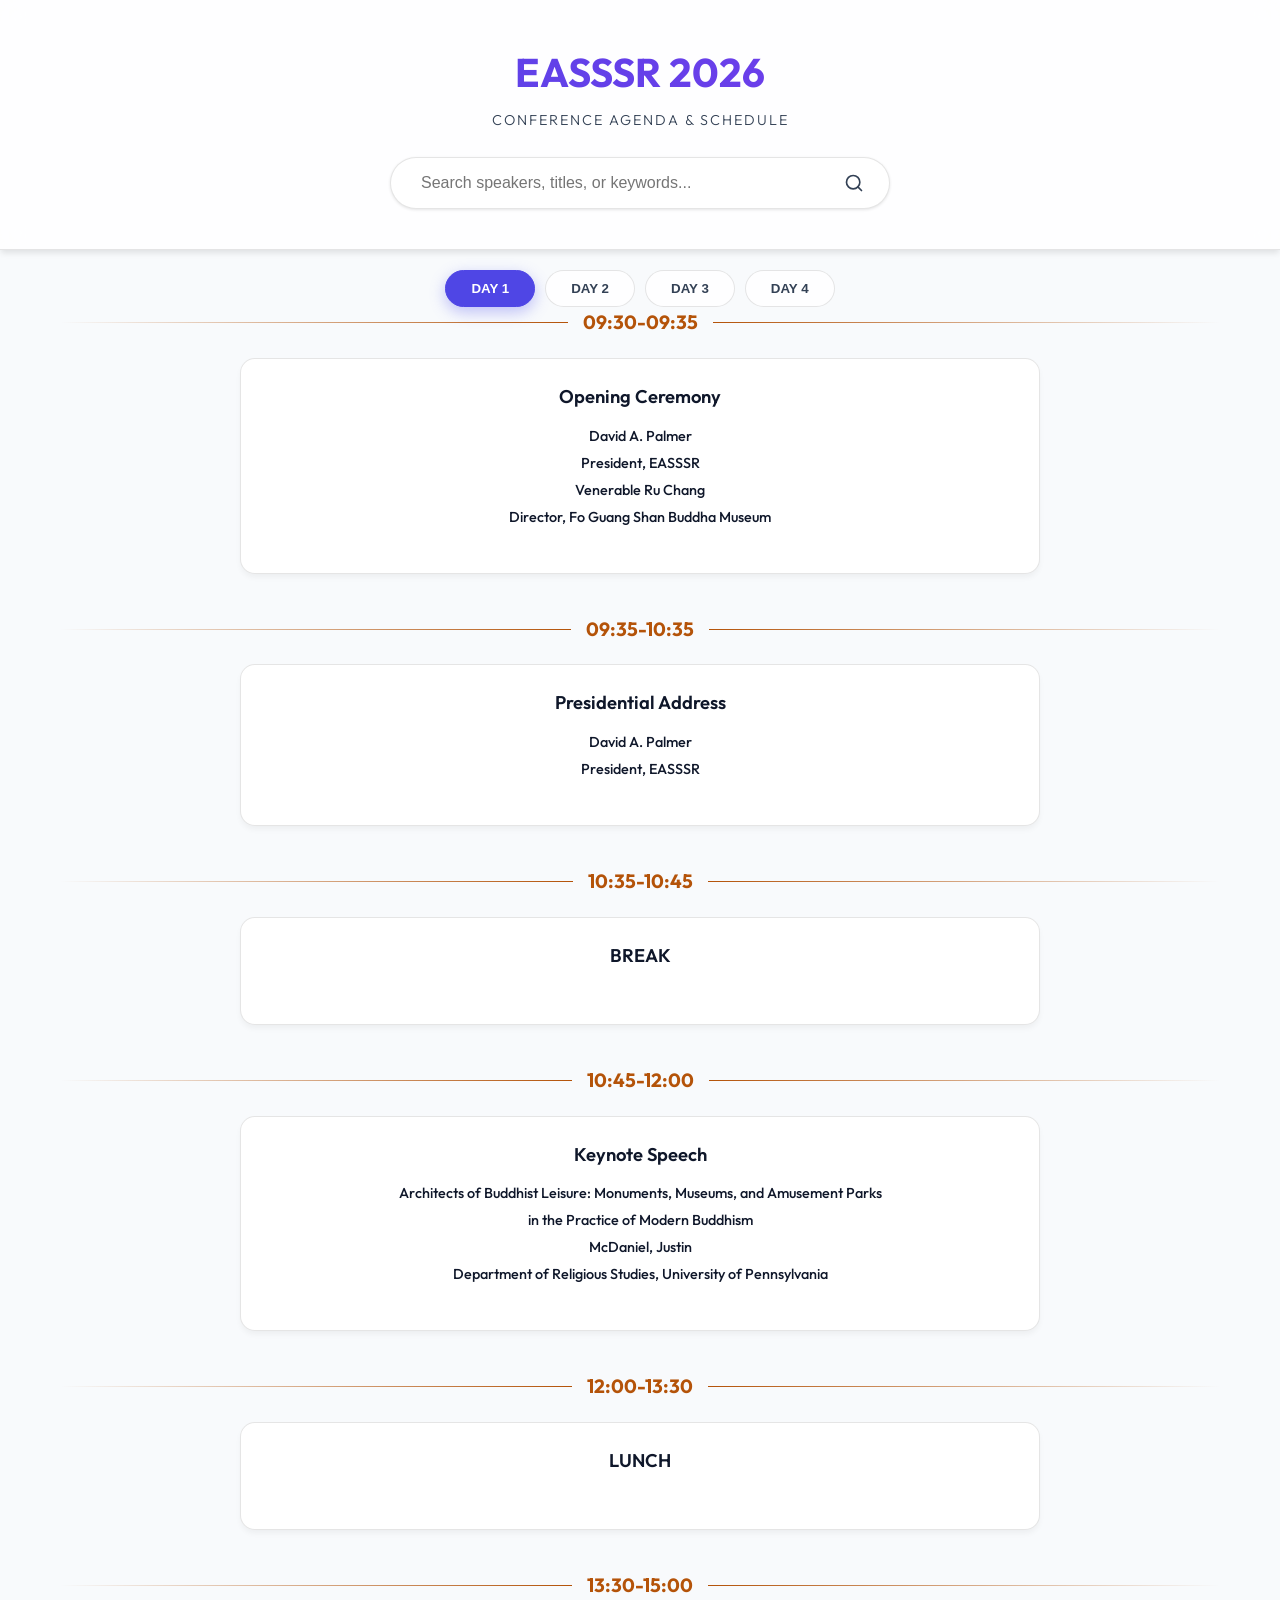
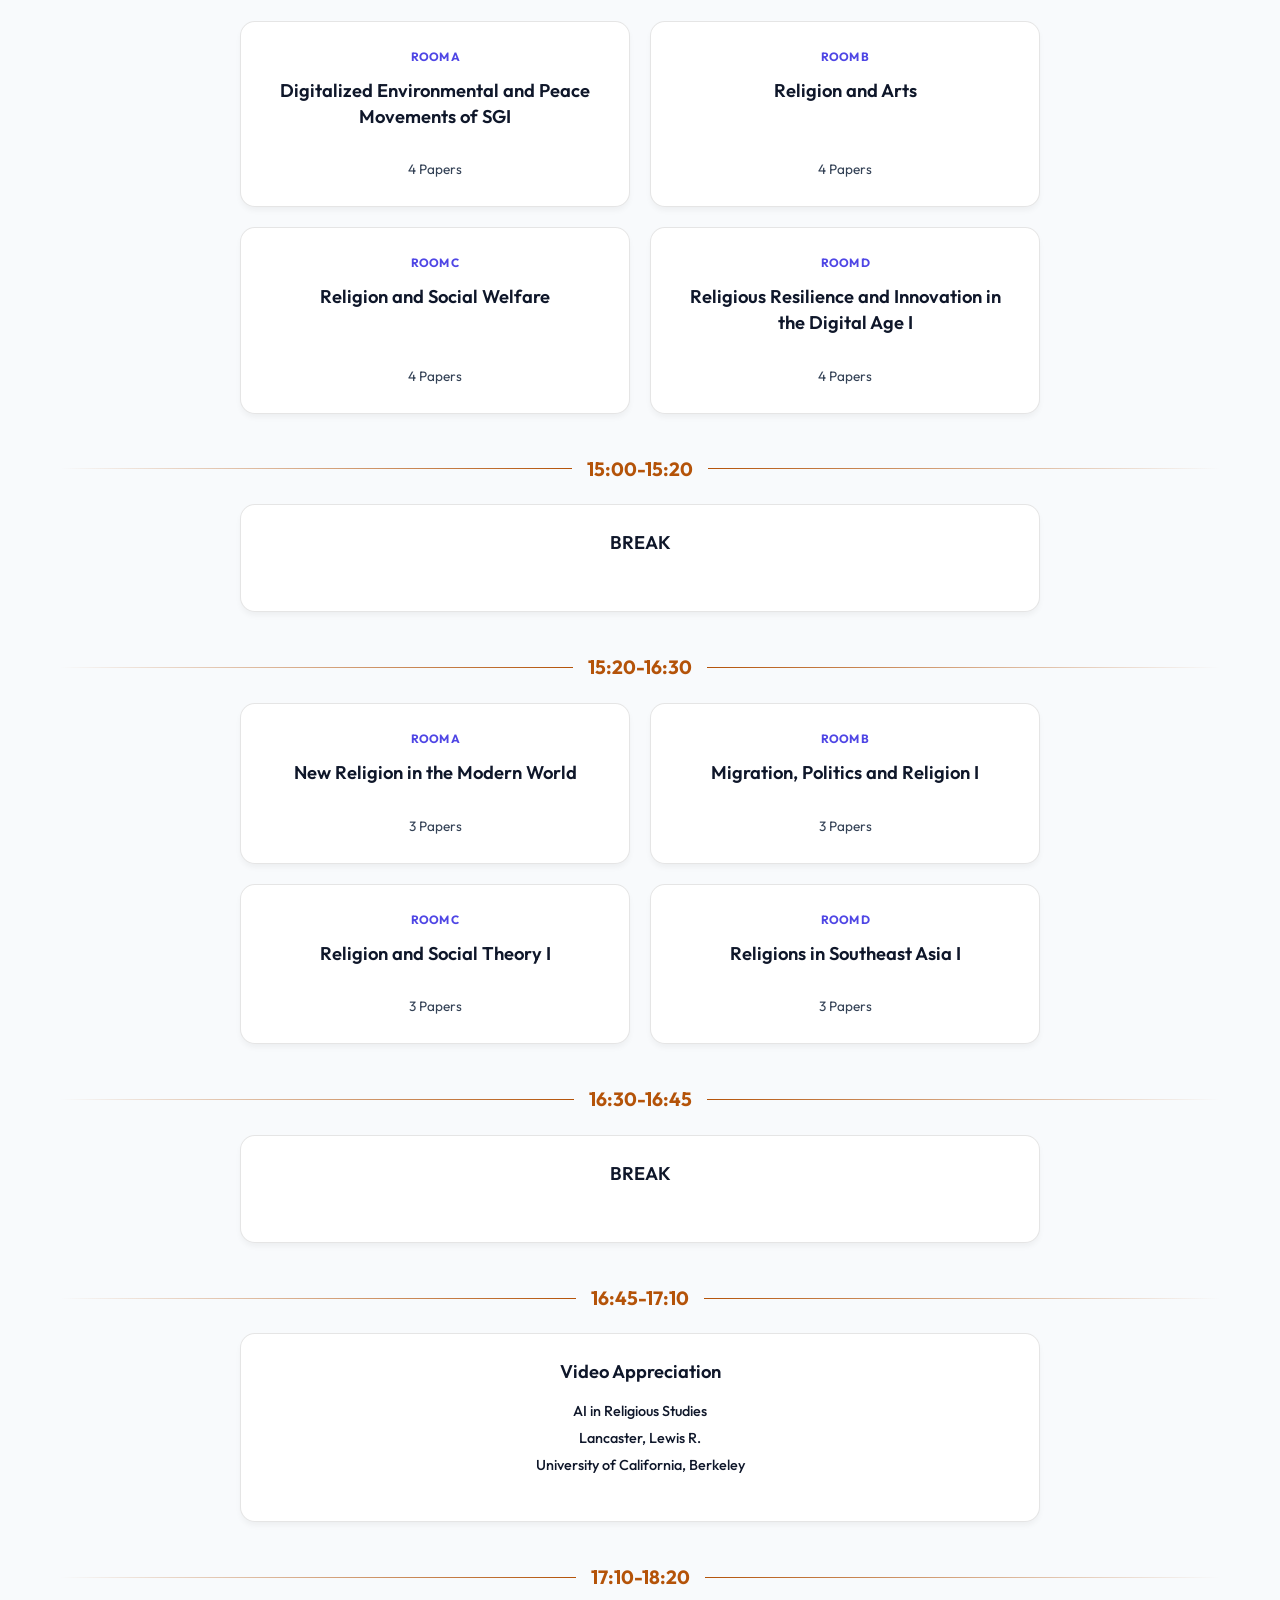
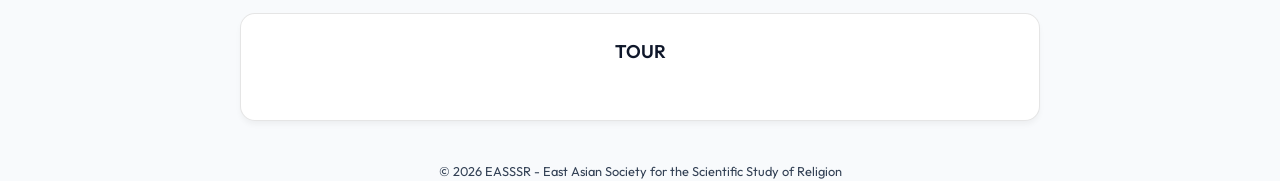
==== index.html @ 783460a1 "fix search" ====
<!DOCTYPE html>
<html lang="en">
<head>
    <meta charset="UTF-8">
    <meta name="viewport" content="width=device-width, initial-scale=1.0">
    <title>EASSSR 2026 Conference Agenda</title>
    <meta name="description" content="Official agenda and schedule for the EASSSR 2026 Conference. Explore sessions, speakers, and abstracts.">
    <link rel="stylesheet" href="style.css">
    <link rel="preconnect" href="https://fonts.googleapis.com">
    <link rel="preconnect" href="https://fonts.gstatic.com" crossorigin>
    <link href="https://fonts.googleapis.com/css2?family=Outfit:wght@300;400;600;700&display=swap" rel="stylesheet">
</head>
<body>
    <header class="glass">
        <div class="container">
            <h1 id="main-title">EASSSR 2026</h1>
            <p class="subtitle">Conference Agenda & Schedule</p>
            <div class="search-bar glass-light">
                <input type="text" id="global-search" placeholder="Search speakers, titles, or keywords...">
                <button id="search-trigger" aria-label="Search">
                    <svg xmlns="http://www.w3.org/2000/svg" width="20" height="20" viewBox="0 0 24 24" fill="none" stroke="currentColor" stroke-width="2" stroke-linecap="round" stroke-linejoin="round"><circle cx="11" cy="11" r="8"></circle><line x1="21" y1="21" x2="16.65" y2="16.65"></line></svg>
                </button>
            </div>
        </div>
    </header>

    <nav id="day-tabs" class="container">
        <!-- Tabs will be generated here -->
    </nav>

    <main id="app-content" class="container">
        <div id="agenda-grid" class="view">
            <!-- Agenda content will be injected here -->
        </div>
        <div id="session-detail" class="view hidden">
            <button class="back-btn" onclick="app.showAgenda()">← Back to Agenda</button>
            <div id="session-info"></div>
            <div id="paper-list"></div>
        </div>
        <div id="paper-detail" class="view hidden">
            <button class="back-btn" onclick="app.backToSession()">← Back to Session</button>
            <div id="paper-info"></div>
        </div>
        <div id="search-results" class="view hidden">
            <button class="back-btn" onclick="app.showAgenda()">← Back to Agenda</button>
            <h2>Search Results</h2>
            <div id="results-list"></div>
        </div>
    </main>

    <footer class="container">
        <p>&copy; 2026 EASSSR - East Asian Society for the Scientific Study of Religion</p>
    </footer>

    <script src="app.js"></script>
</body>
</html>
---- style.css ----
:root {
    --primary: #4f46e5;
    --primary-hover: #4338ca;
    --bg-light: #f8fafc;
    --card-bg: rgba(255, 255, 255, 0.8);
    --text-main: #0f172a; /* Near Black */
    --text-dim: #334155;  /* Deep Slate 700 - Much darker than before */
    --glass-border: rgba(0, 0, 0, 0.1);
    --accent: #b45309;
}

* {
    margin: 0;
    padding: 0;
    box-sizing: border-box;
}

body {
    font-family: 'Outfit', sans-serif;
    background-color: var(--bg-light);
    color: var(--text-main);
    line-height: 1.6;
    overflow-x: hidden;
    min-height: 100vh;
}

.container {
    max-width: 1200px;
    margin: 0 auto;
    padding: 0 20px;
}

header {
    padding: 40px 0;
    text-align: center;
    position: sticky;
    top: 0;
    z-index: 100;
    margin-bottom: 20px;
}

.glass {
    background: rgba(255, 255, 255, 0.8);
    backdrop-filter: blur(12px);
    -webkit-backdrop-filter: blur(12px);
    border-bottom: 1px solid var(--glass-border);
    box-shadow: 0 4px 6px -1px rgb(0 0 0 / 0.1);
}

h1 {
    font-size: 2.5rem;
    font-weight: 700;
    background: linear-gradient(to right, #4f46e5, #7c3aed);
    -webkit-background-clip: text;
    -webkit-text-fill-color: transparent;
    margin-bottom: 5px;
}

.subtitle {
    font-weight: 300;
    color: var(--text-dim);
    letter-spacing: 2px;
    text-transform: uppercase;
    font-size: 0.9rem;
    margin-bottom: 25px;
}

.search-bar {
    max-width: 500px;
    margin: 0 auto;
    padding: 10px 20px;
    border-radius: 30px;
    display: flex;
    align-items: center;
    background: white;
    border: 1px solid var(--glass-border);
    transition: all 0.3s ease;
    box-shadow: 0 1px 3px 0 rgb(0 0 0 / 0.1);
}

.search-bar:focus-within {
    border-color: var(--primary);
    box-shadow: 0 0 0 3px rgba(79, 70, 229, 0.1);
}

.search-bar input {
    background: transparent;
    border: none;
    color: var(--text-main);
    width: 100%;
    padding: 5px 10px;
    font-size: 1rem;
    outline: none;
}

#search-trigger {
    background: transparent;
    border: none;
    cursor: pointer;
    padding: 5px;
    color: var(--text-dim);
    display: flex;
    align-items: center;
    justify-content: center;
    transition: color 0.2s;
}

#search-trigger:hover {
    color: var(--primary);
}

/* Tabs */
nav {
    display: flex;
    justify-content: center;
    gap: 10px;
    margin-bottom: 30px;
    flex-wrap: wrap;
}

.tab {
    padding: 10px 25px;
    border-radius: 20px;
    background: var(--card-bg);
    border: 1px solid var(--glass-border);
    cursor: pointer;
    transition: all 0.3s ease;
    font-weight: 600;
    color: var(--text-dim);
}

.tab.active {
    background: var(--primary);
    color: white;
    border-color: var(--primary);
    box-shadow: 0 5px 15px rgba(99, 102, 241, 0.4);
}

/* Agenda Grid */
.slot {
    margin-bottom: 40px;
    animation: fadeIn 0.5s ease;
}

.slot-time {
    font-size: 1.2rem;
    font-weight: 700;
    color: var(--accent);
    margin-bottom: 20px;
    display: flex;
    align-items: center;
    justify-content: center;
    gap: 15px;
}

.slot-time::before, .slot-time::after {
    content: "";
    flex: 1;
    height: 1px;
    background: linear-gradient(to right, transparent, var(--accent));
}

.slot-time::after {
    background: linear-gradient(to right, var(--accent), transparent);
}

.sessions-grid {
    display: grid;
    grid-template-columns: repeat(auto-fit, minmax(300px, 1fr));
    max-width: 800px;
    margin: 0 auto;
    gap: 20px;
    justify-content: center;
}

.session-card {
    background: white;
    border: 1px solid var(--glass-border);
    border-radius: 15px;
    padding: 25px;
    cursor: pointer;
    transition: all 0.3s cubic-bezier(0.4, 0, 0.2, 1);
    display: flex;
    flex-direction: column;
    align-items: center;
    text-align: center;
    box-shadow: 0 4px 6px -1px rgb(0 0 0 / 0.05);
    position: relative;
    overflow: hidden;
}

/* Room Colors */
.session-card[data-room="Room A"] { border-top: 4px solid #60a5fa; }
.session-card[data-room="Room B"] { border-top: 4px solid #34d399; }
.session-card[data-room="Room C"] { border-top: 4px solid #f472b6; }
.session-card[data-room="Room D"] { border-top: 4px solid #fbbf24; }

.session-card:hover {
    transform: translateY(-5px);
    border-color: var(--primary);
    box-shadow: 0 10px 15px -3px rgb(0 0 0 / 0.1);
}

.room-tag {
    font-size: 0.75rem;
    font-weight: 700;
    color: var(--primary);
    text-transform: uppercase;
    margin-bottom: 12px;
}

.session-title {
    font-size: 1.15rem;
    font-weight: 600;
    margin-bottom: 15px;
    line-height: 1.4;
}

.session-subinfo-container {
    margin-bottom: 15px;
}

.session-subinfo {
    font-size: 0.9rem;
    color: var(--text-main); /* Use main dark color for subinfo */
    font-weight: 500;
    margin-bottom: 4px;
}

.paper-count {
    margin-top: auto;
    font-size: 0.85rem;
    color: var(--text-dim);
}

/* Paper List in Detail */
.paper-item {
    background: var(--card-bg);
    border: 1px solid var(--glass-border);
    border-radius: 12px;
    padding: 20px;
    margin-bottom: 15px;
    cursor: pointer;
    transition: 0.2s;
}

.paper-item:hover {
    border-color: var(--primary);
}

.speaker-name {
    font-size: 1.3rem;
    font-weight: 700;
    color: var(--text-main);
    margin-bottom: 5px;
}

.paper-title {
    font-size: 1rem;
    color: var(--text-dim);
    font-weight: 500;
    font-style: italic;
    line-height: 1.4;
    margin-top: 5px;
}

.search-meta {
    font-size: 0.8rem;
    color: var(--primary);
    font-weight: 600;
    margin-bottom: 5px;
    text-transform: uppercase;
}

.abstract-text {
    margin-top: 20px;
    color: var(--text-main);
    white-space: pre-line;
    font-weight: 300;
}

.affiliation {
    color: #4f46e5 !important; /* Force a clear indigo color */
    font-size: 0.95rem;
    font-weight: 500;
    margin-bottom: 15px;
}

#paper-info .paper-title {
    font-size: 1.1rem !important;
    color: #1e293b !important; /* Force Deep Slate 800 */
    font-weight: 600 !important;
    font-style: italic;
    line-height: 1.5;
    margin: 15px 0;
    display: block;
}

/* Utils */
.hidden { display: none; }

.back-btn {
    background: transparent;
    border: 1px solid var(--glass-border);
    color: var(--text-dim);
    padding: 8px 16px;
    border-radius: 8px;
    cursor: pointer;
    margin-bottom: 30px;
    transition: 0.2s;
    display: block;
    margin-left: auto;
    margin-right: auto;
}

.back-btn:hover {
    color: white;
    border-color: white;
}

@keyframes fadeIn {
    from { opacity: 0; transform: translateY(10px); }
    to { opacity: 1; transform: translateY(0); }
}

footer {
    text-align: center;
    padding: 60px 0;
    color: var(--text-dim);
    font-size: 0.8rem;
}

/* Mobile */
@media (max-width: 600px) {
    h1 { font-size: 1.8rem; }
    .tab { padding: 8px 15px; font-size: 0.9rem; }
}
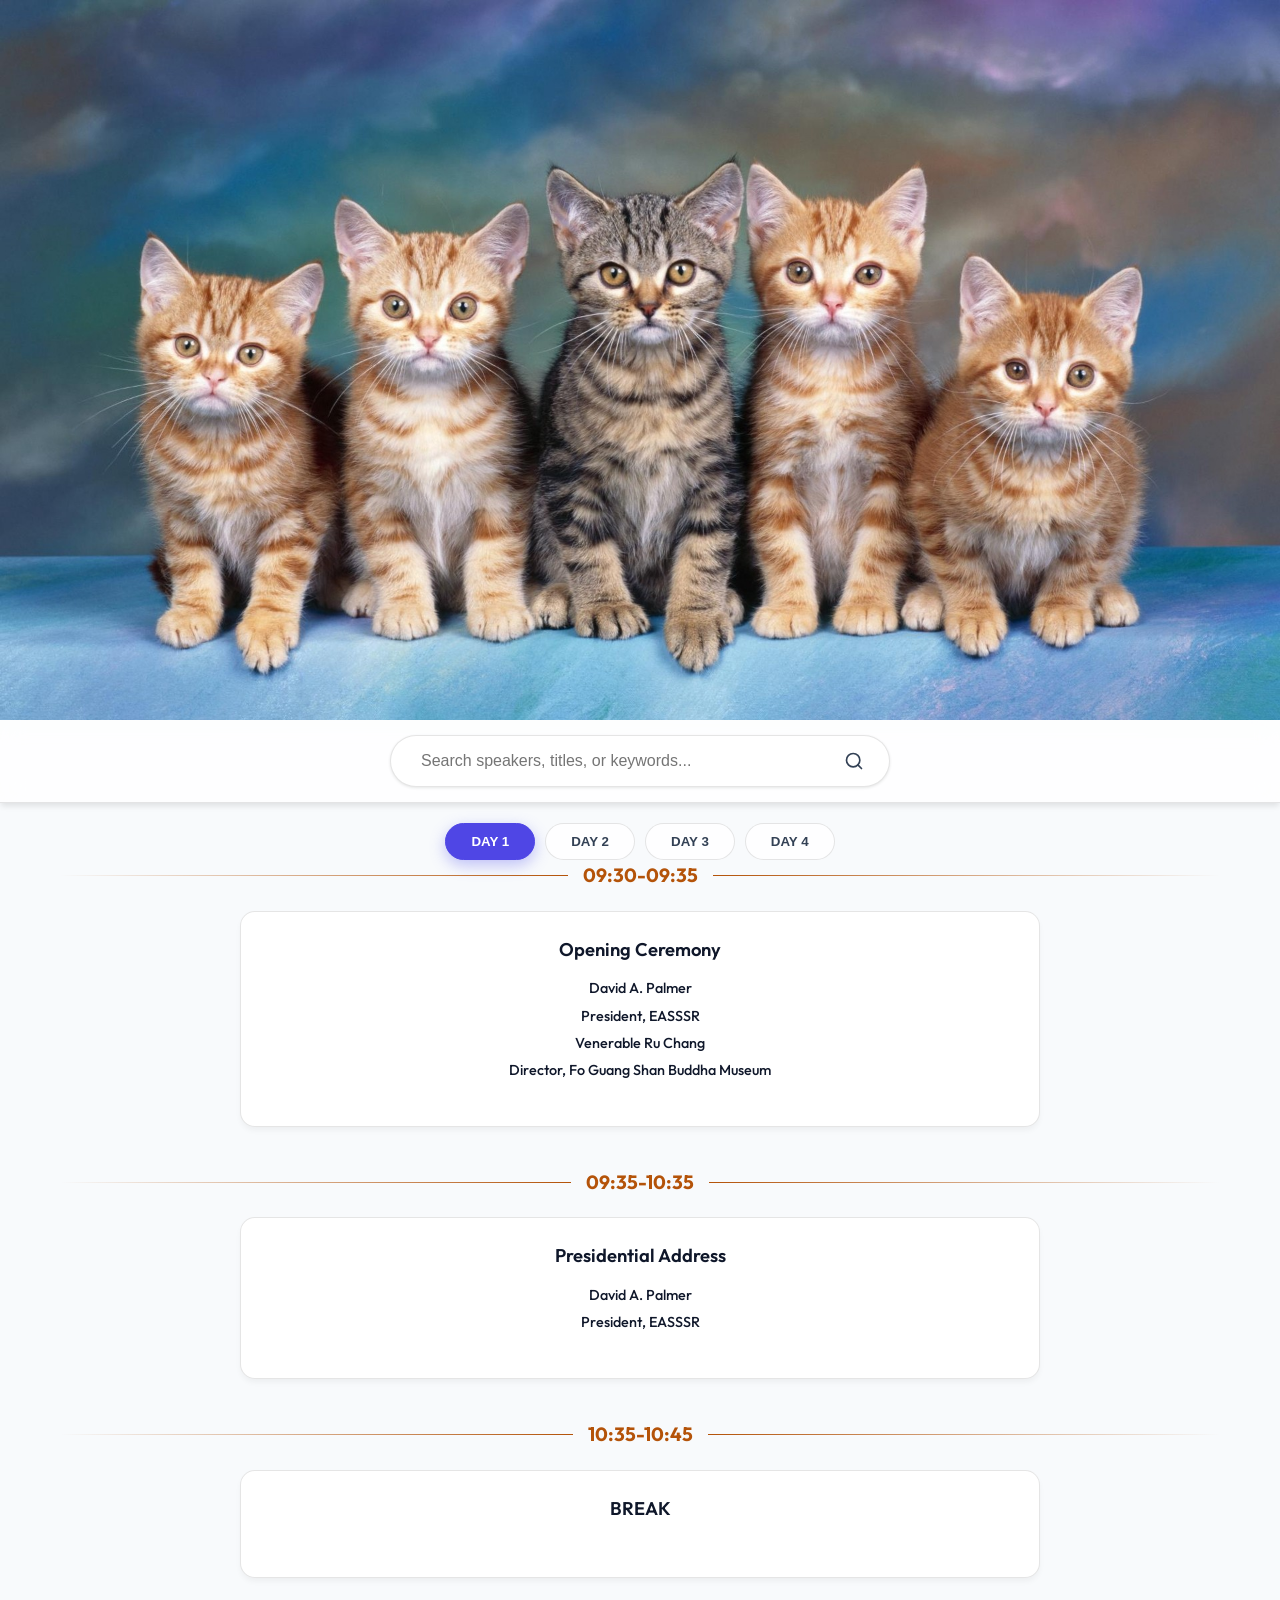
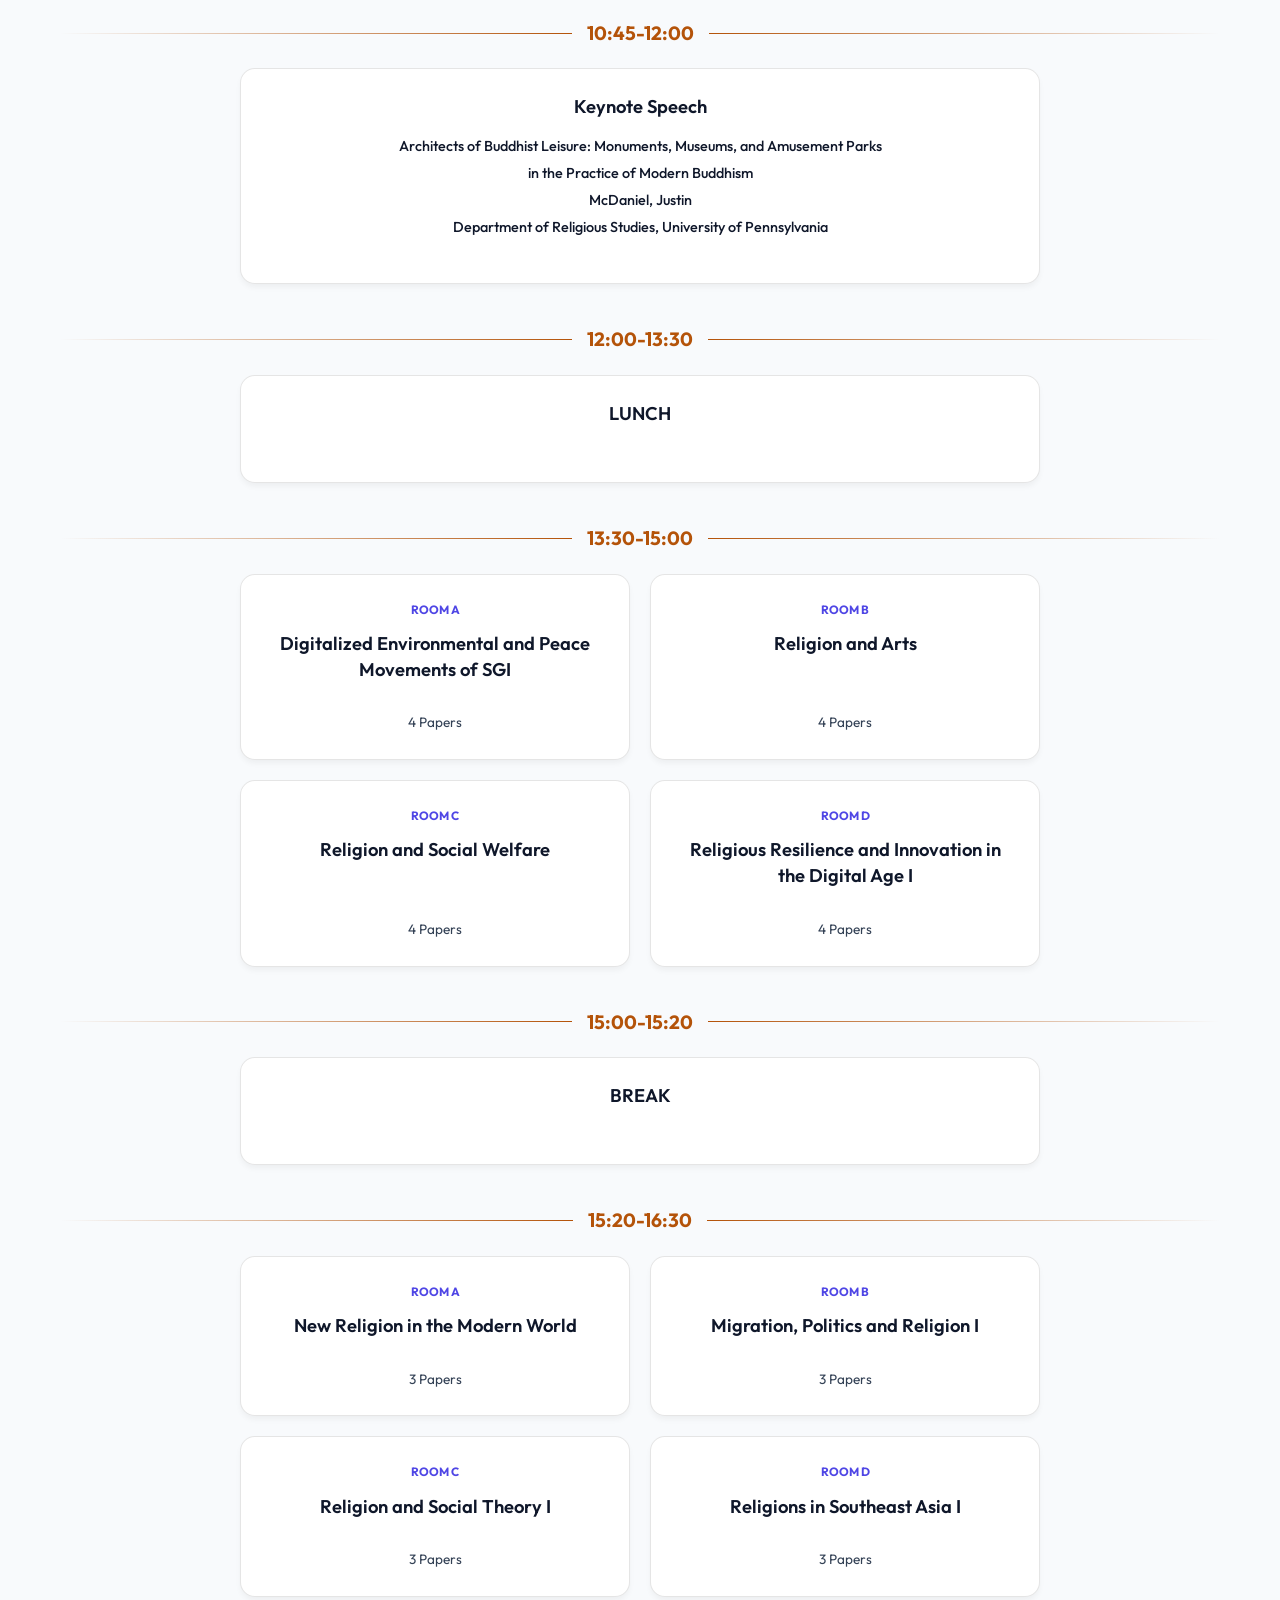
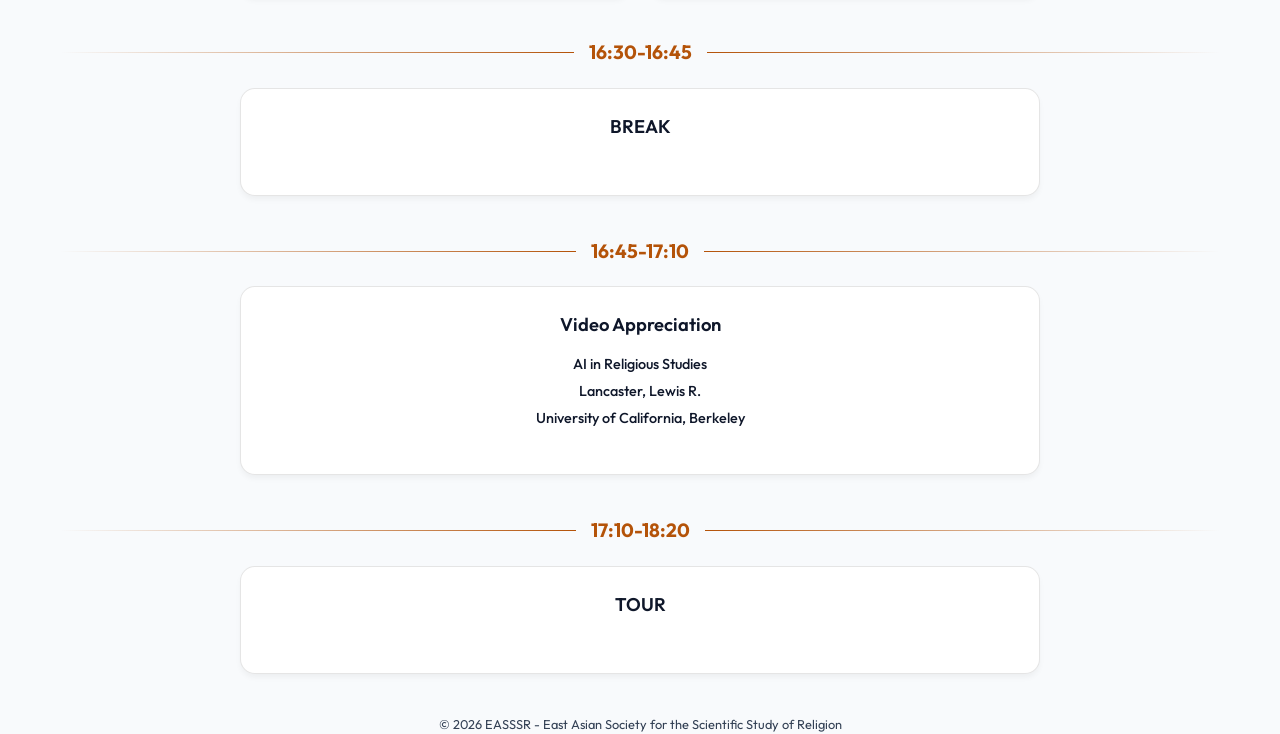
==== commit a6881a3c: "setting preview banner style of website" ====
--- a/index.html
+++ b/index.html
@@ -11,10 +11,19 @@
     <link href="https://fonts.googleapis.com/css2?family=Outfit:wght@300;400;600;700&display=swap" rel="stylesheet">
 </head>
 <body>
+    <div class="banner-container">
+        <picture>
+            <!-- PC: 16:9 -->
+            <source media="(min-width: 1024px)" srcset="banner-pc.jpg">
+            <!-- Mobile: 16:9 -->
+            <source media="(min-width: 640px)" srcset="banner-mobile.jpg">
+            <!-- Mobile: 1:1 -->
+            <img src="banner-mobile-1-1.jpg" alt="EASSSR 2026 Conference Visual" class="main-banner">
+        </picture>
+    </div>
+
     <header class="glass">
         <div class="container">
-            <h1 id="main-title">EASSSR 2026</h1>
-            <p class="subtitle">Conference Agenda & Schedule</p>
             <div class="search-bar glass-light">
                 <input type="text" id="global-search" placeholder="Search speakers, titles, or keywords...">
                 <button id="search-trigger" aria-label="Search">
--- a/style.css
+++ b/style.css
@@ -30,8 +30,20 @@
     padding: 0 20px;
 }
 
+/* Banner */
+.banner-container {
+    width: 100%;
+    overflow: hidden;
+}
+
+.main-banner {
+    width: 100%;
+    height: auto;
+    display: block;
+}
+
 header {
-    padding: 40px 0;
+    padding: 15px 0;
     text-align: center;
     position: sticky;
     top: 0;
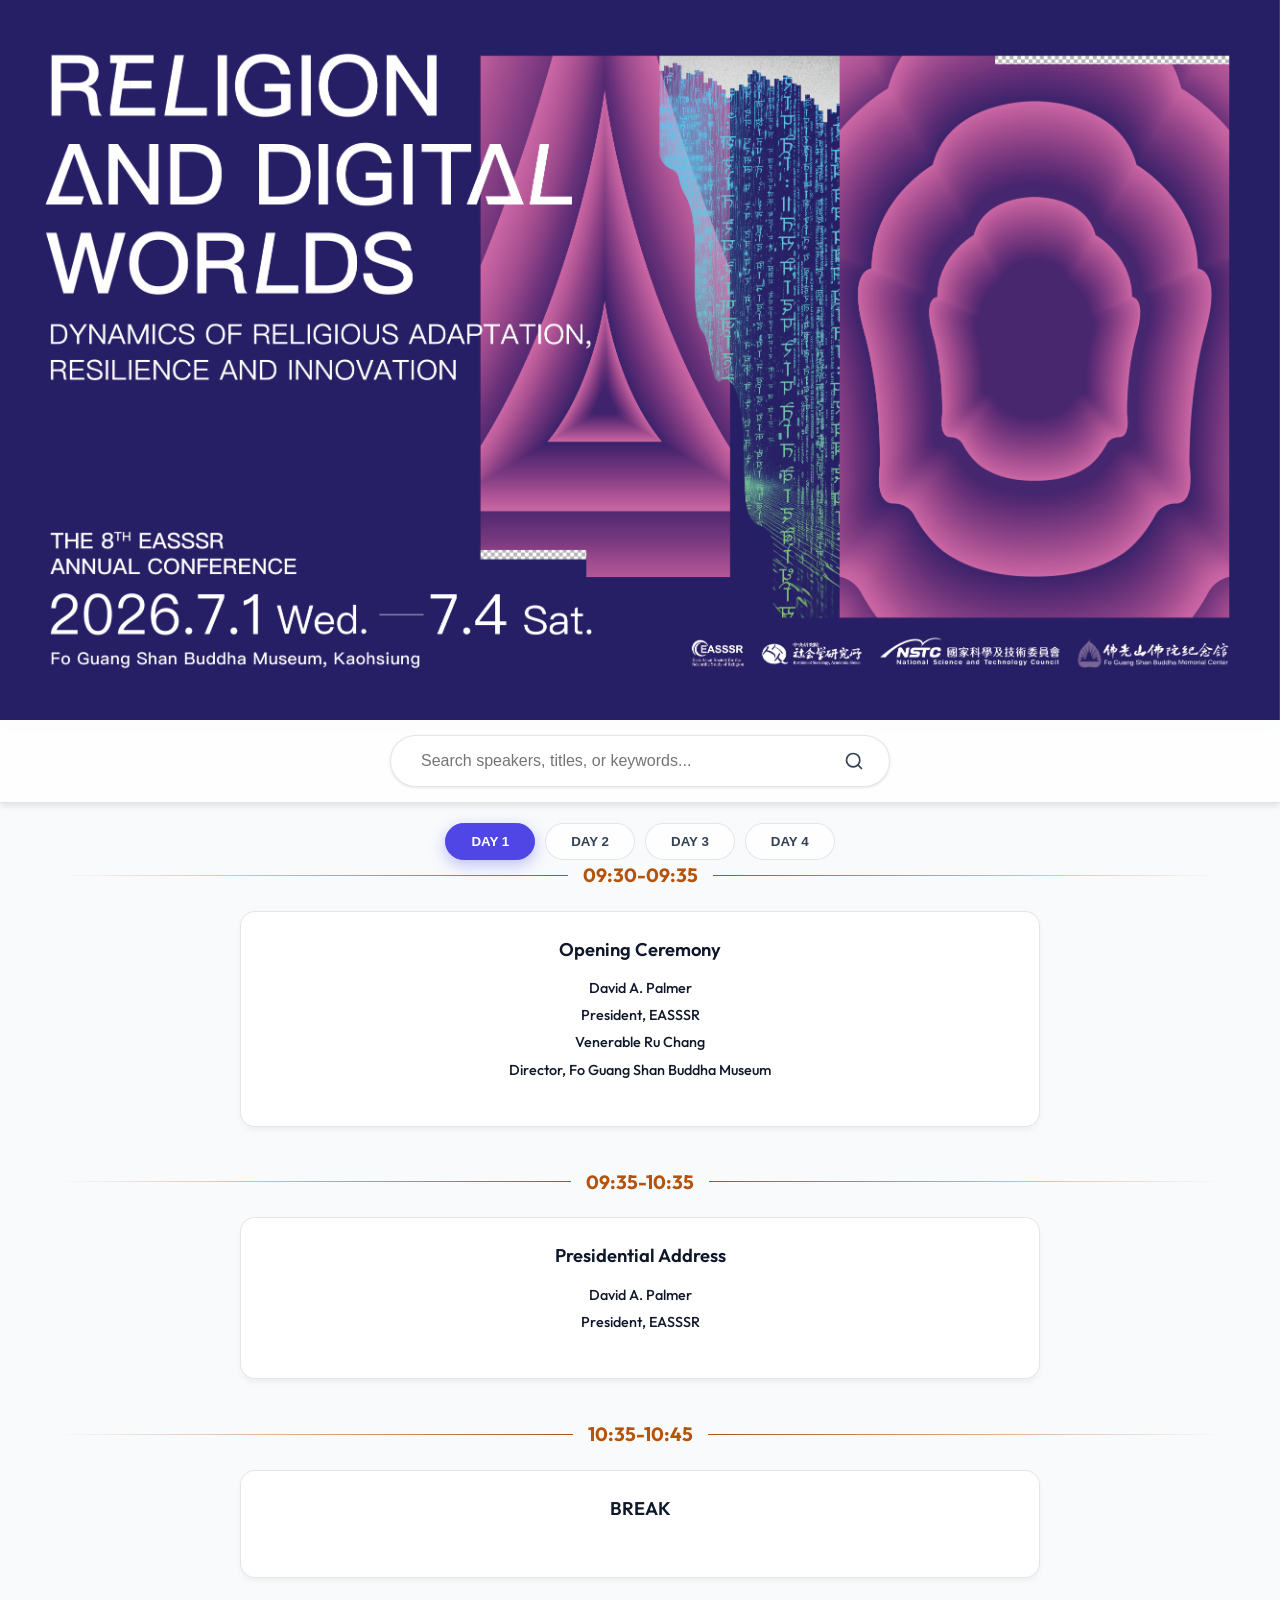
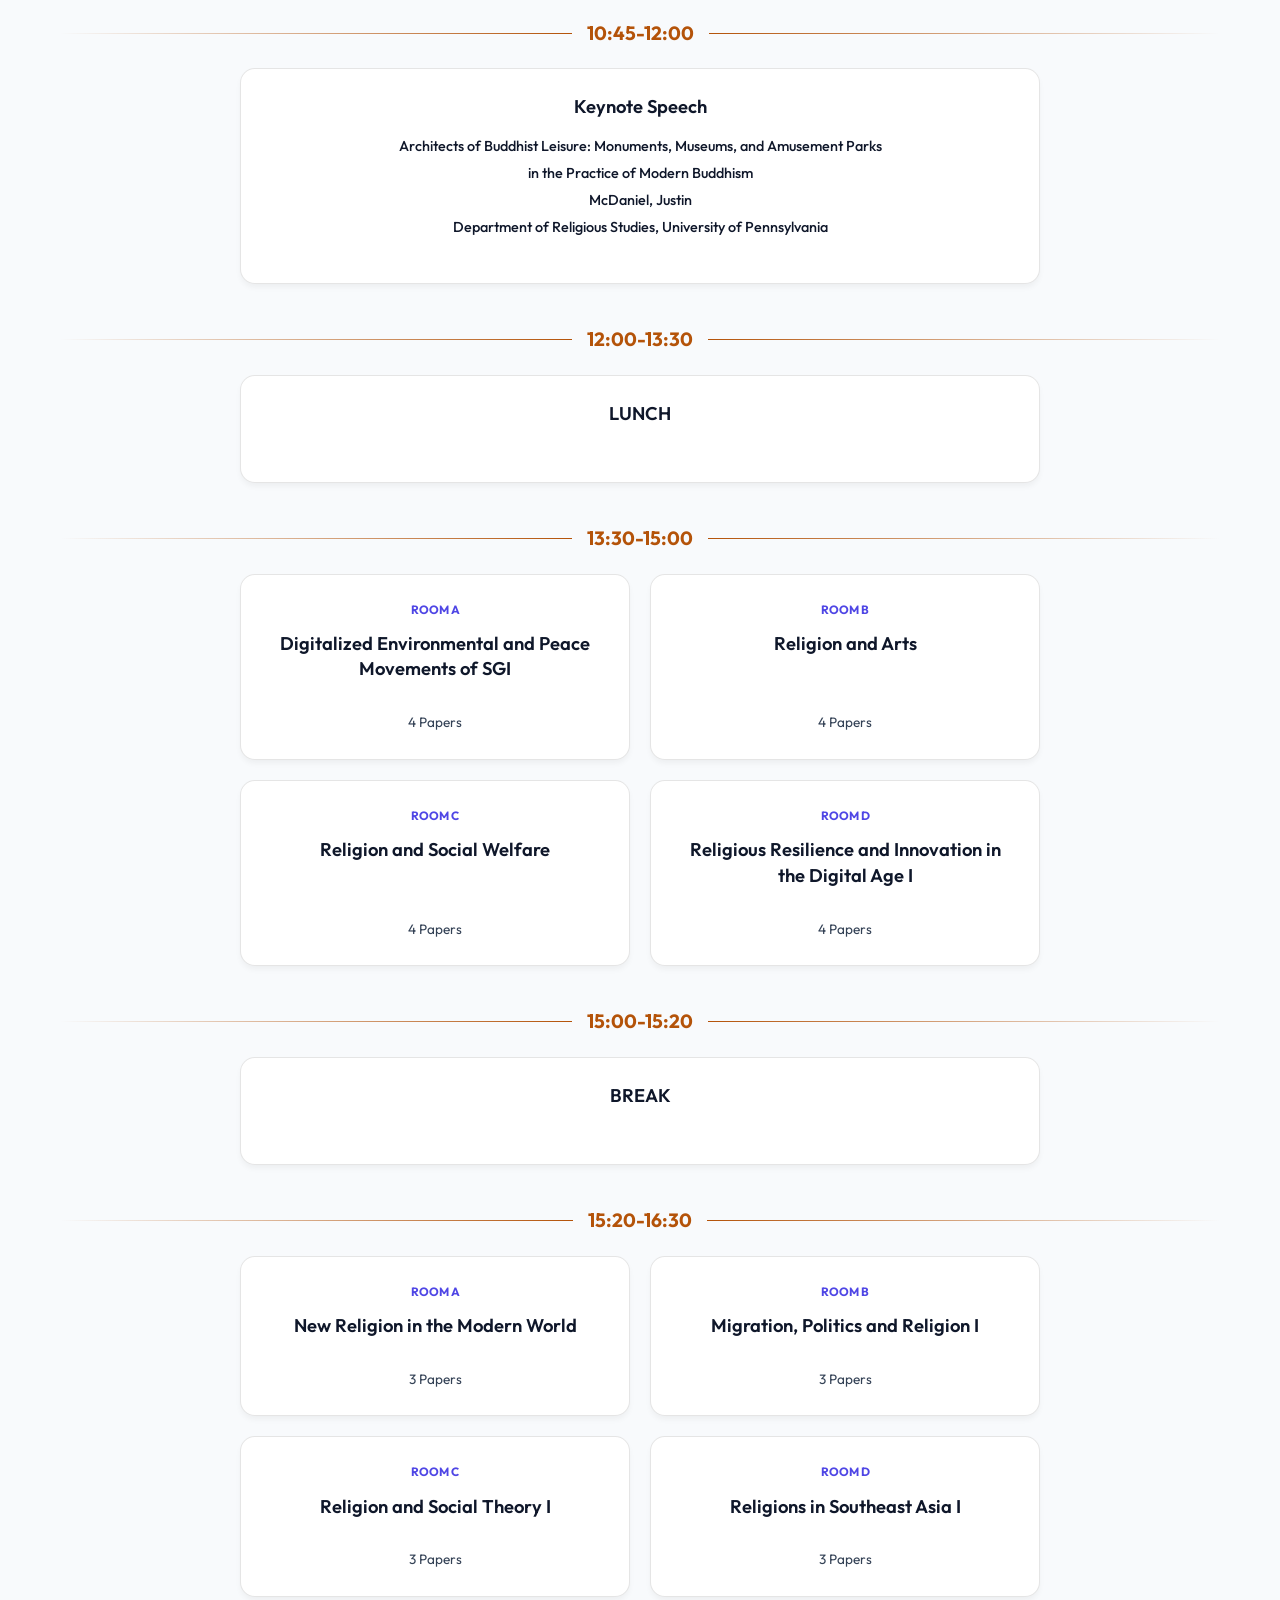
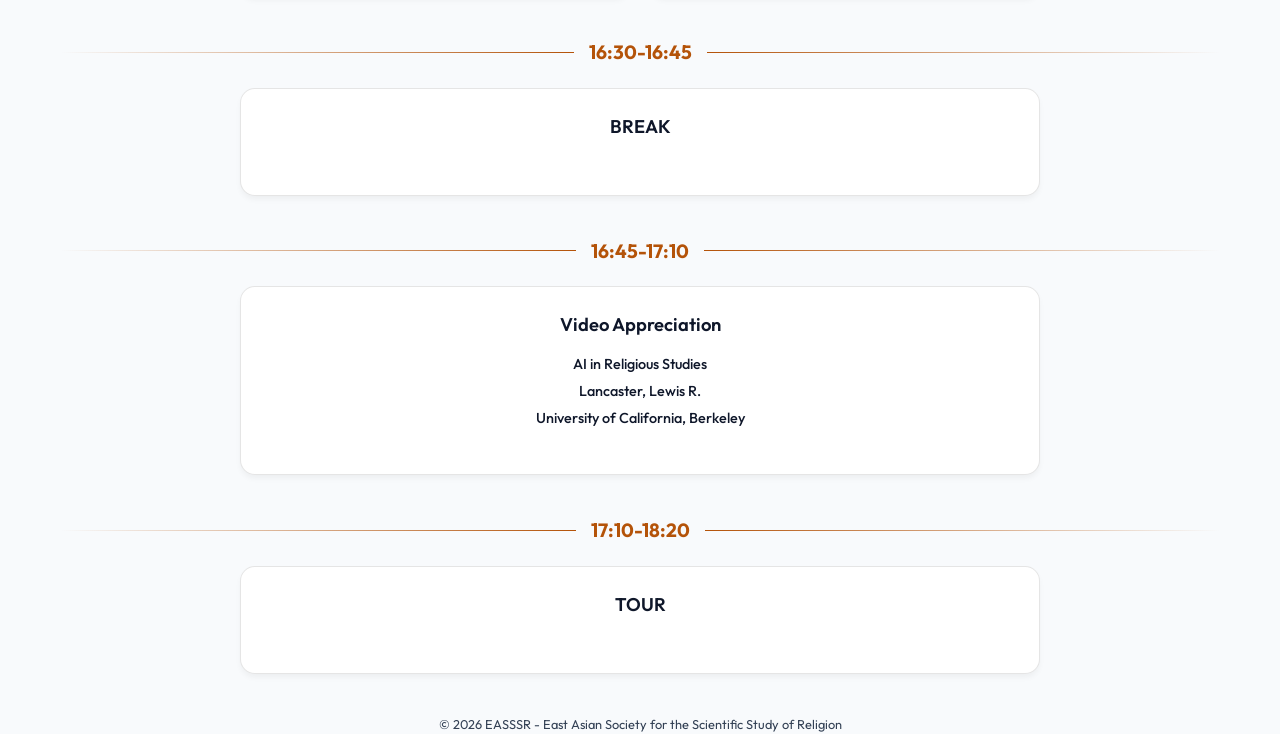
==== commit 4f48f573: "update banner & url" ====
--- a/index.html
+++ b/index.html
@@ -14,11 +14,11 @@
     <div class="banner-container">
         <picture>
             <!-- PC: 16:9 -->
-            <source media="(min-width: 1024px)" srcset="banner-pc.jpg">
+            <source media="(min-width: 1024px)" srcset="banner-pc.png">
             <!-- Mobile: 16:9 -->
-            <source media="(min-width: 640px)" srcset="banner-mobile.jpg">
+            <source media="(min-width: 640px)" srcset="banner-mobile.png">
             <!-- Mobile: 1:1 -->
-            <img src="banner-mobile-1-1.jpg" alt="EASSSR 2026 Conference Visual" class="main-banner">
+            <img src="banner-mobile-1-1.png" alt="EASSSR 2026 Conference Visual" class="main-banner">
         </picture>
     </div>
 
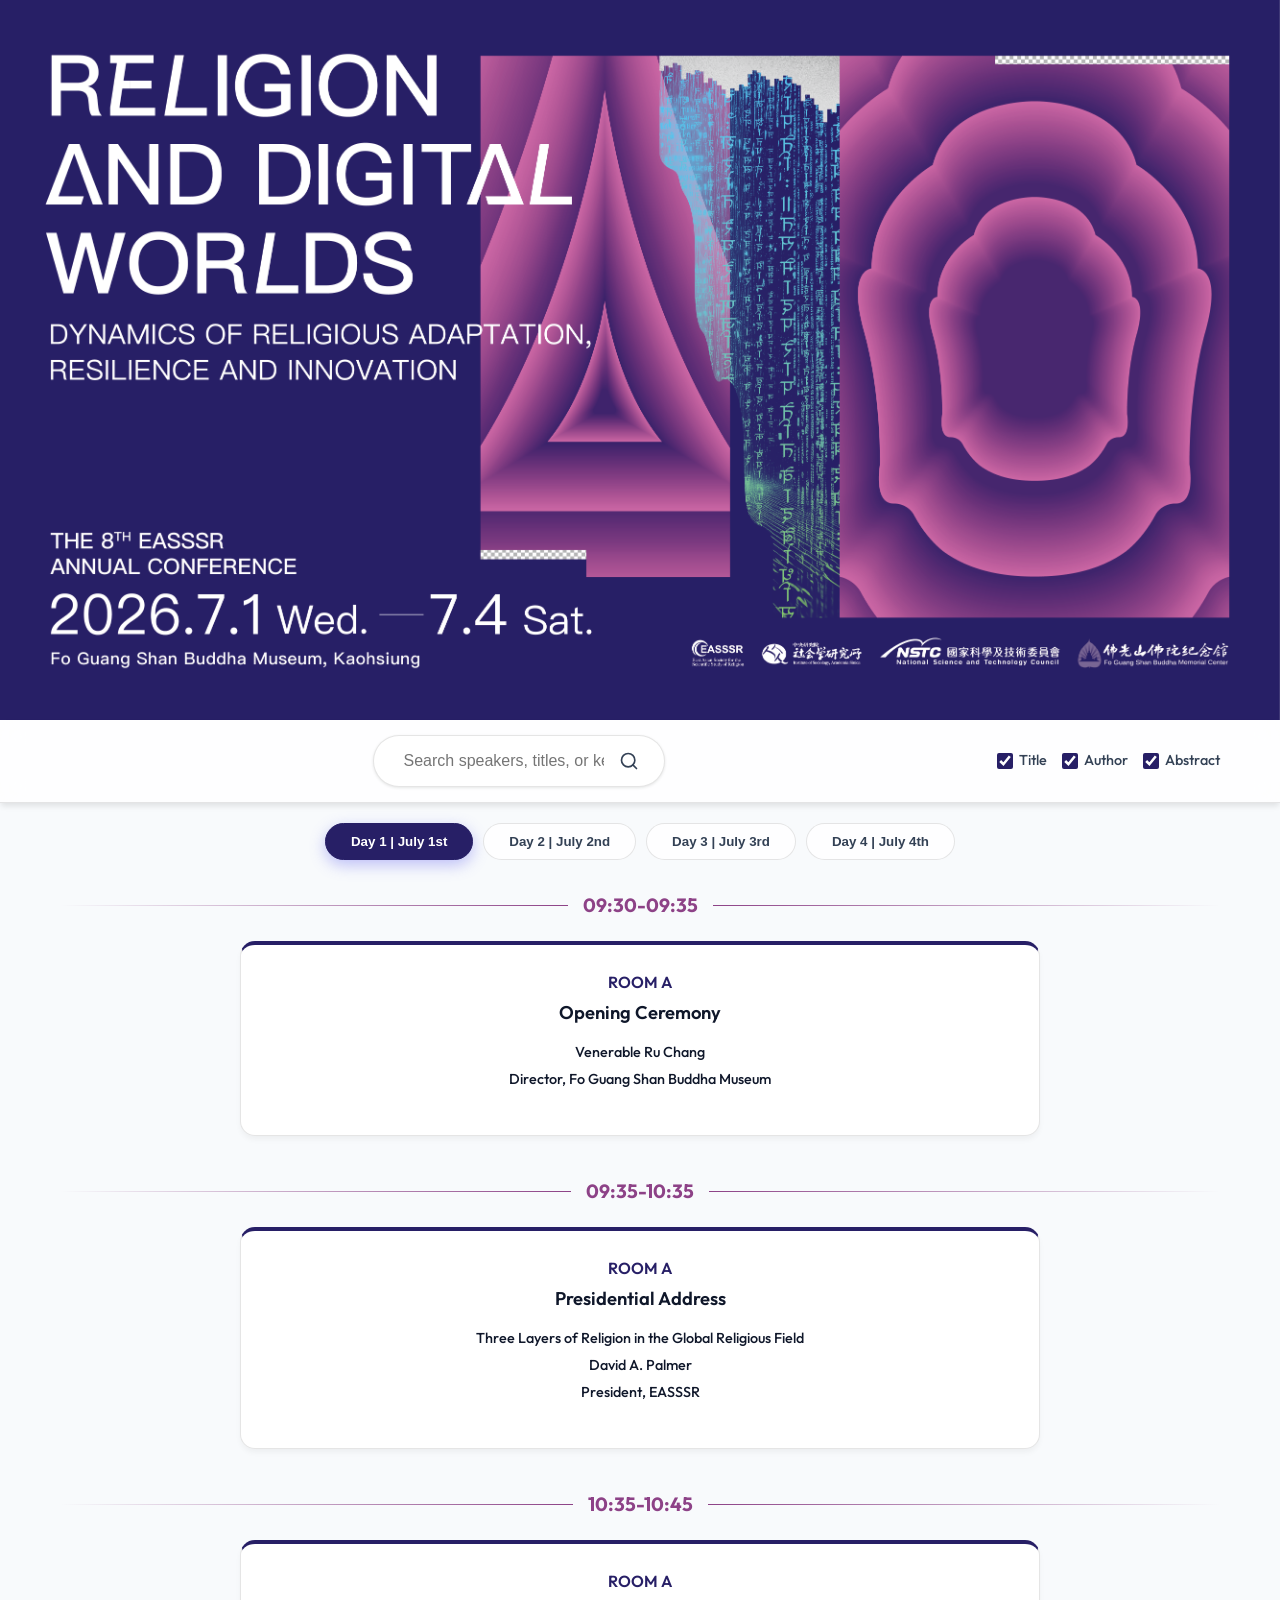
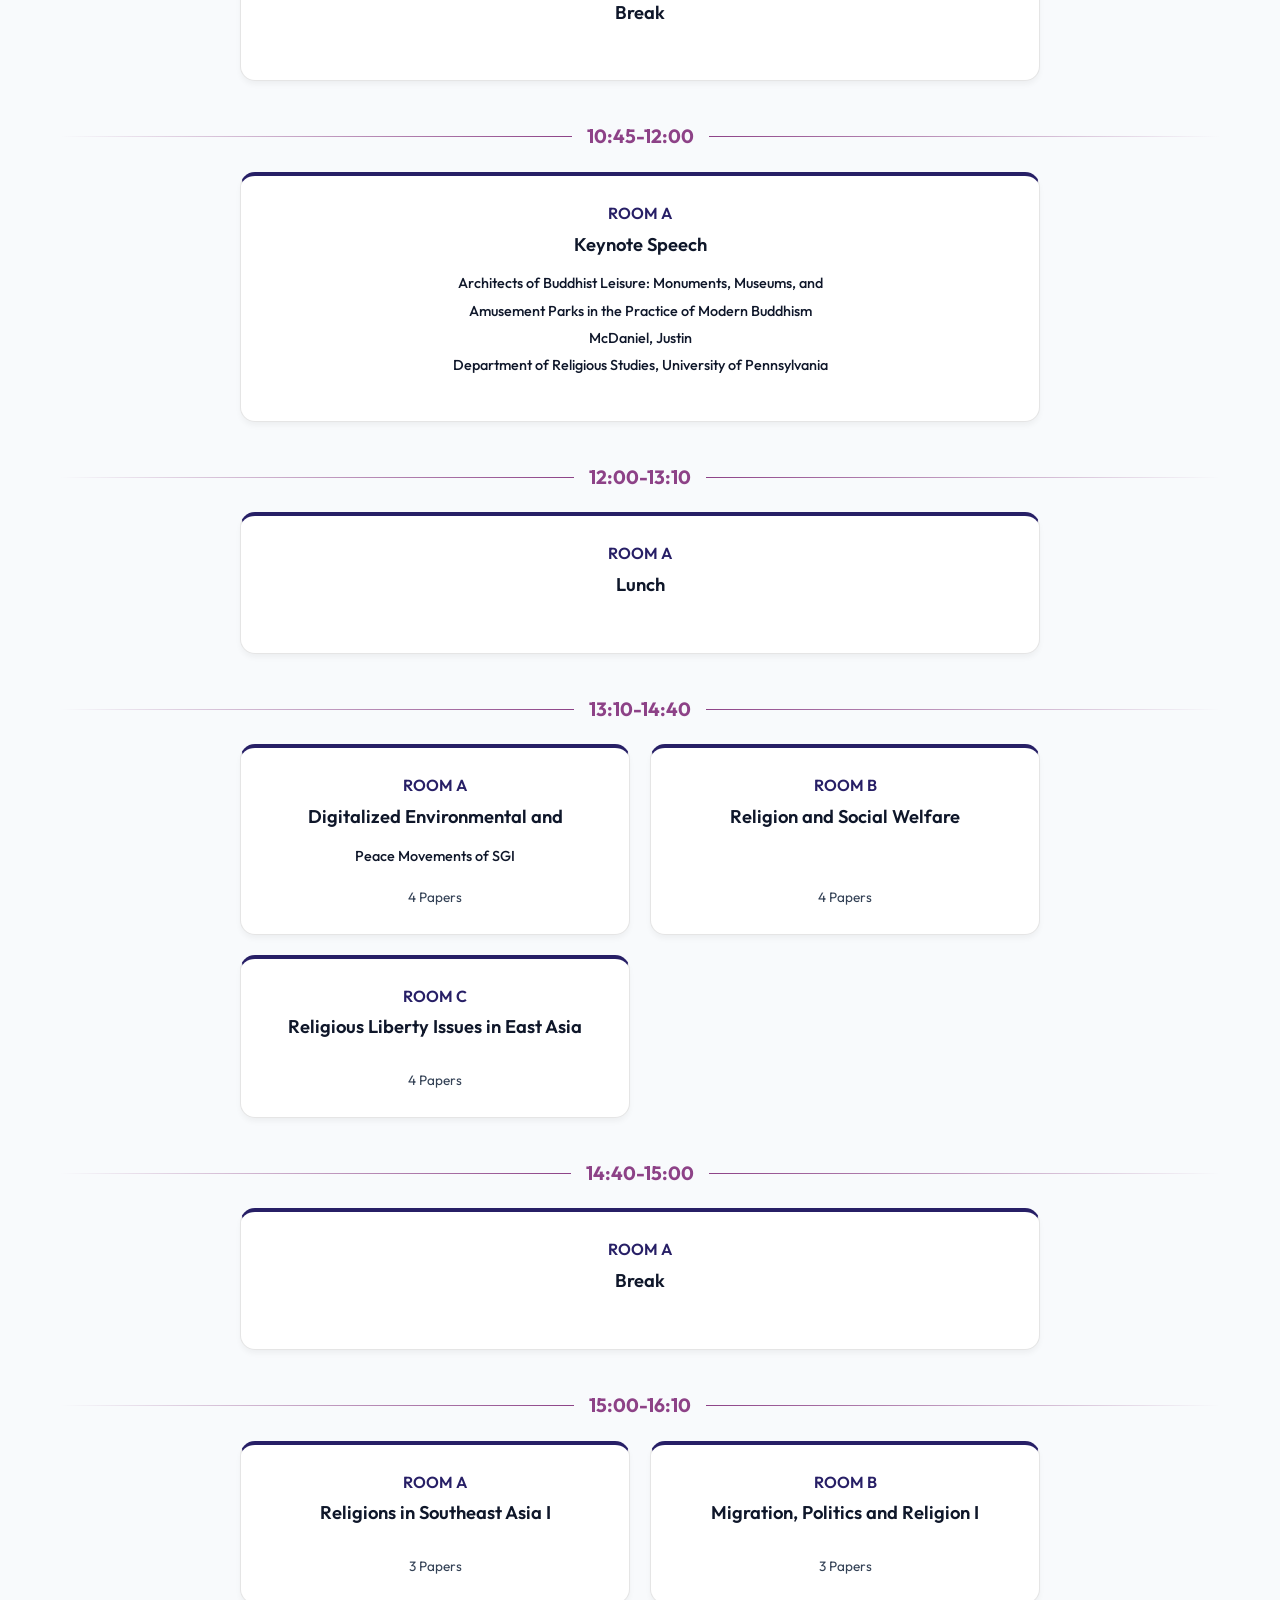
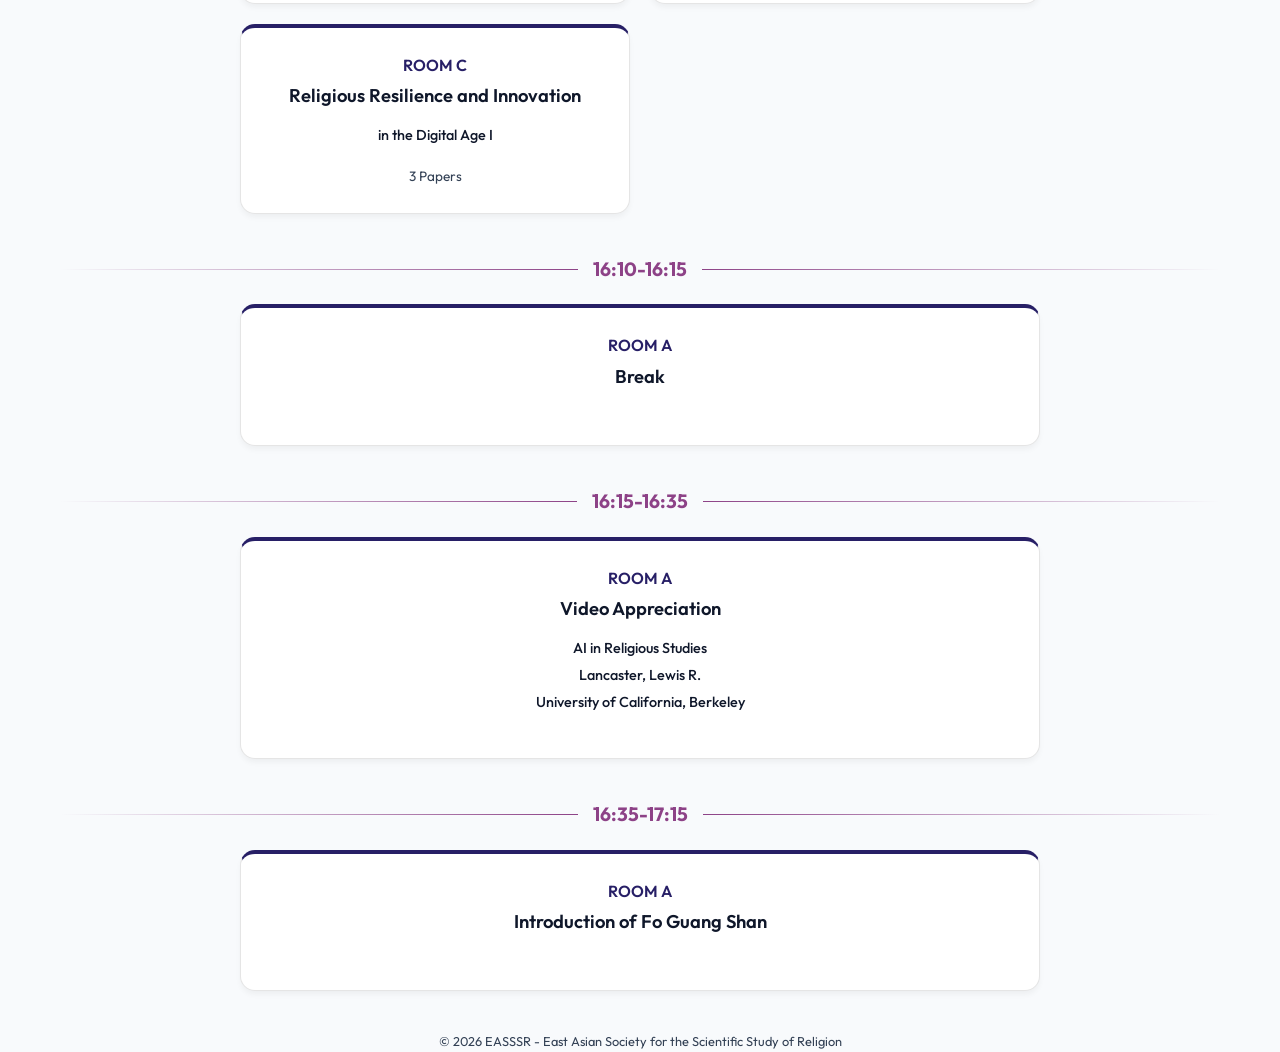
==== commit b62a1c11: "update searchbar: add filter & highlight keyword" ====
--- a/index.html
+++ b/index.html
@@ -24,11 +24,18 @@
 
     <header class="glass">
         <div class="container">
-            <div class="search-bar glass-light">
-                <input type="text" id="global-search" placeholder="Search speakers, titles, or keywords...">
-                <button id="search-trigger" aria-label="Search">
-                    <svg xmlns="http://www.w3.org/2000/svg" width="20" height="20" viewBox="0 0 24 24" fill="none" stroke="currentColor" stroke-width="2" stroke-linecap="round" stroke-linejoin="round"><circle cx="11" cy="11" r="8"></circle><line x1="21" y1="21" x2="16.65" y2="16.65"></line></svg>
-                </button>
+            <div class="search-container">
+                <div class="search-bar glass-light">
+                    <input type="text" id="global-search" placeholder="Search speakers, titles, or keywords...">
+                    <button id="search-trigger" aria-label="Search">
+                        <svg xmlns="http://www.w3.org/2000/svg" width="20" height="20" viewBox="0 0 24 24" fill="none" stroke="currentColor" stroke-width="2" stroke-linecap="round" stroke-linejoin="round"><circle cx="11" cy="11" r="8"></circle><line x1="21" y1="21" x2="16.65" y2="16.65"></line></svg>
+                    </button>
+                </div>
+                <div class="search-filters">
+                    <label><input type="checkbox" id="filter-title" checked> Title</label>
+                    <label><input type="checkbox" id="filter-author" checked> Author</label>
+                    <label><input type="checkbox" id="filter-abstract" checked> Abstract</label>
+                </div>
             </div>
         </div>
     </header>
--- a/style.css
+++ b/style.css
@@ -1,12 +1,17 @@
 :root {
-    --primary: #4f46e5;
-    --primary-hover: #4338ca;
+    /* --primary: #4f46e5; */
+    /* --primary-hover: #4338ca; */
+    --primary: #271f66;
+    --primary-hover: #271f66;
     --bg-light: #f8fafc;
     --card-bg: rgba(255, 255, 255, 0.8);
-    --text-main: #0f172a; /* Near Black */
-    --text-dim: #334155;  /* Deep Slate 700 - Much darker than before */
+    --text-main: #0f172a;
+    /* Near Black */
+    --text-dim: #334155;
+    /* Deep Slate 700 - Much darker than before */
     --glass-border: rgba(0, 0, 0, 0.1);
-    --accent: #b45309;
+    --accent: #8d4287;
+    /*--accent: #b45309;*/
 }
 
 * {
@@ -121,6 +126,37 @@
     color: var(--primary);
 }
 
+.search-container {
+    display: flex;
+    align-items: center;
+    justify-content: center;
+    gap: 20px;
+    flex-wrap: wrap;
+}
+
+.search-filters {
+    display: flex;
+    gap: 15px;
+    font-size: 0.9rem;
+    color: var(--text-dim);
+    font-weight: 500;
+}
+
+.search-filters label {
+    display: flex;
+    align-items: center;
+    gap: 6px;
+    cursor: pointer;
+    user-select: none;
+}
+
+.search-filters input[type="checkbox"] {
+    accent-color: var(--primary);
+    cursor: pointer;
+    width: 16px;
+    height: 16px;
+}
+
 /* Tabs */
 nav {
     display: flex;
@@ -128,6 +164,10 @@
     gap: 10px;
     margin-bottom: 30px;
     flex-wrap: wrap;
+}
+
+#app-content {
+    margin-top: 30px;
 }
 
 .tab {
@@ -165,7 +205,8 @@
     gap: 15px;
 }
 
-.slot-time::before, .slot-time::after {
+.slot-time::before,
+.slot-time::after {
     content: "";
     flex: 1;
     height: 1px;
@@ -202,10 +243,24 @@
 }
 
 /* Room Colors */
-.session-card[data-room="Room A"] { border-top: 4px solid #60a5fa; }
-.session-card[data-room="Room B"] { border-top: 4px solid #34d399; }
-.session-card[data-room="Room C"] { border-top: 4px solid #f472b6; }
-.session-card[data-room="Room D"] { border-top: 4px solid #fbbf24; }
+.session-card[data-room="Room A"] {
+    /* border-top: 4px solid #60a5fa; */
+    border-top: 4px solid #271f66;
+}
+
+.session-card[data-room="Room B"] {
+    /* border-top: 4px solid #34d399; */
+    border-top: 4px solid #271f66;
+}
+
+.session-card[data-room="Room C"] {
+    /* border-top: 4px solid #f472b6; */
+    border-top: 4px solid #271f66;
+}
+
+/* .session-card[data-room="Room D"] {
+    border-top: 4px solid #fbbf24;
+} */
 
 .session-card:hover {
     transform: translateY(-5px);
@@ -214,11 +269,11 @@
 }
 
 .room-tag {
-    font-size: 0.75rem;
-    font-weight: 700;
+    font-size: 1rem;
+    font-weight: 600;
     color: var(--primary);
     text-transform: uppercase;
-    margin-bottom: 12px;
+    margin-bottom: 5px;
 }
 
 .session-title {
@@ -234,7 +289,8 @@
 
 .session-subinfo {
     font-size: 0.9rem;
-    color: var(--text-main); /* Use main dark color for subinfo */
+    color: var(--text-main);
+    /* Use main dark color for subinfo */
     font-weight: 500;
     margin-bottom: 4px;
 }
@@ -271,13 +327,13 @@
     font-size: 1rem;
     color: var(--text-dim);
     font-weight: 500;
-    font-style: italic;
+    font-style: normal;
     line-height: 1.4;
     margin-top: 5px;
 }
 
 .search-meta {
-    font-size: 0.8rem;
+    font-size: 1rem;
     color: var(--primary);
     font-weight: 600;
     margin-bottom: 5px;
@@ -285,31 +341,34 @@
 }
 
 .abstract-text {
-    margin-top: 20px;
+    margin-top: 5px;
     color: var(--text-main);
     white-space: pre-line;
     font-weight: 300;
 }
 
 .affiliation {
-    color: #4f46e5 !important; /* Force a clear indigo color */
-    font-size: 0.95rem;
-    font-weight: 500;
-    margin-bottom: 15px;
+    color: #271f66 !important;
+    /* Force a clear indigo color */
+    font-size: 1rem;
+    font-weight: 600;
+    margin-bottom: 5px;
 }
 
 #paper-info .paper-title {
-    font-size: 1.1rem !important;
-    color: #1e293b !important; /* Force Deep Slate 800 */
-    font-weight: 600 !important;
-    font-style: italic;
+    color: #0f172a !important;
+    /* Force Deep Slate 800 */
+    font-weight: 700 !important;
+    font-style: normal !important;
     line-height: 1.5;
-    margin: 15px 0;
+    margin: 5px 0;
     display: block;
 }
 
 /* Utils */
-.hidden { display: none; }
+.hidden {
+    display: none;
+}
 
 .back-btn {
     background: transparent;
@@ -331,12 +390,21 @@
 }
 
 @keyframes fadeIn {
-    from { opacity: 0; transform: translateY(10px); }
-    to { opacity: 1; transform: translateY(0); }
+    from {
+        opacity: 0;
+        transform: translateY(10px);
+    }
+
+    to {
+        opacity: 1;
+        transform: translateY(0);
+    }
 }
 
 footer {
     text-align: center;
+    margin-top: 20px 0;
+    margin-bottom: 20px 0;
     padding: 60px 0;
     color: var(--text-dim);
     font-size: 0.8rem;
@@ -344,6 +412,21 @@
 
 /* Mobile */
 @media (max-width: 600px) {
-    h1 { font-size: 1.8rem; }
-    .tab { padding: 8px 15px; font-size: 0.9rem; }
-}
+    h1 {
+        font-size: 1.8rem;
+    }
+
+    .tab {
+        padding: 8px 15px;
+        font-size: 0.9rem;
+    }
+}
+
+/* 搜尋關鍵字高亮樣式 */
+mark {
+    background-color: rgba(141, 66, 135, 0.2);
+    /* 優雅的淡粉紫色，匹配主題的 --accent 色調 */
+    color: var(--text-main);
+    border-radius: 3px;
+    padding: 0 3px;
+}
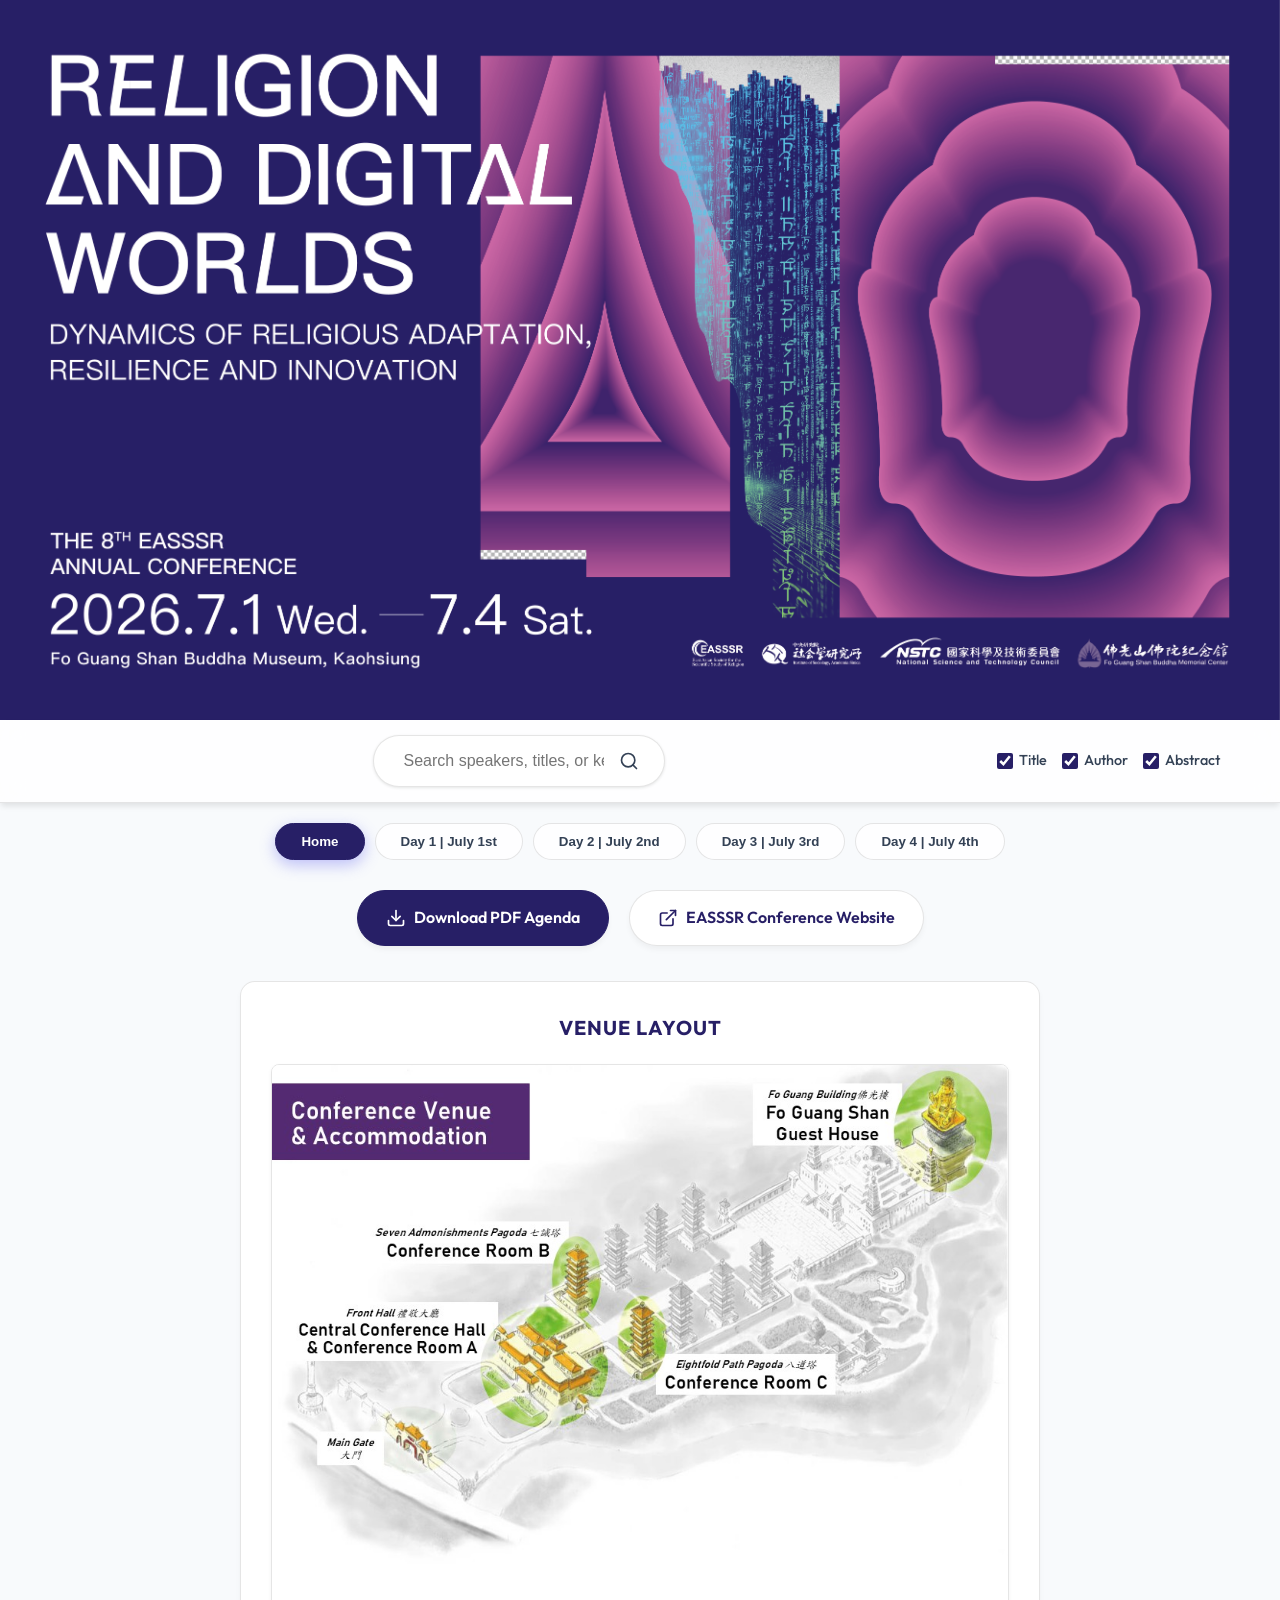
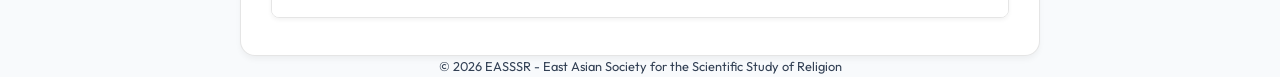
==== commit 63ab56b0: "Update schedule pdf at home page" ====
--- a/index.html
+++ b/index.html
@@ -22,7 +22,7 @@
         </picture>
     </div>
 
-    <header class="glass">
+    <header id="app-header" class="glass">
         <div class="container">
             <div class="search-container">
                 <div class="search-bar glass-light">
@@ -45,7 +45,25 @@
     </nav>
 
     <main id="app-content" class="container">
-        <div id="agenda-grid" class="view">
+        <div id="home-view" class="view">
+            <div class="home-container">
+                <div class="home-buttons">
+                    <a href="Schedule.pdf" target="_blank" download="Schedule.pdf" class="home-btn pdf-btn">
+                        <svg xmlns="http://www.w3.org/2000/svg" width="20" height="20" viewBox="0 0 24 24" fill="none" stroke="currentColor" stroke-width="2" stroke-linecap="round" stroke-linejoin="round" class="btn-icon"><path d="M21 15v4a2 2 0 0 1-2 2H5a2 2 0 0 1-2-2v-4"></path><polyline points="7 10 12 15 17 10"></polyline><line x1="12" y1="15" x2="12" y2="3"></line></svg>
+                        Download PDF Agenda
+                    </a>
+                    <a href="https://easssr.org/annual-meeting/the-8th-annual-conference-2026/" target="_blank" class="home-btn link-btn">
+                        <svg xmlns="http://www.w3.org/2000/svg" width="20" height="20" viewBox="0 0 24 24" fill="none" stroke="currentColor" stroke-width="2" stroke-linecap="round" stroke-linejoin="round" class="btn-icon"><path d="M18 13v6a2 2 0 0 1-2 2H5a2 2 0 0 1-2-2V8a2 2 0 0 1 2-2h6"></path><polyline points="15 3 21 3 21 9"></polyline><line x1="10" y1="14" x2="21" y2="3"></line></svg>
+                        EASSSR Conference Website
+                    </a>
+                </div>
+                <div class="home-image-container">
+                    <h3>Venue Layout</h3>
+                    <img src="Room_config.jpg" alt="Room Configuration Layout" class="room-config-img">
+                </div>
+            </div>
+        </div>
+        <div id="agenda-grid" class="view hidden">
             <!-- Agenda content will be injected here -->
         </div>
         <div id="session-detail" class="view hidden">
--- a/style.css
+++ b/style.css
@@ -229,6 +229,7 @@
 .session-card {
     background: white;
     border: 1px solid var(--glass-border);
+    border-top: 4px solid var(--primary);
     border-radius: 15px;
     padding: 25px;
     cursor: pointer;
@@ -429,4 +430,95 @@
     color: var(--text-main);
     border-radius: 3px;
     padding: 0 3px;
+}
+
+/* Home View Styling */
+.home-container {
+    max-width: 800px;
+    margin: 30px auto 0 auto;
+    display: flex;
+    flex-direction: column;
+    align-items: center;
+    gap: 35px;
+    animation: fadeIn 0.5s ease;
+}
+
+.home-buttons {
+    display: flex;
+    gap: 20px;
+    flex-wrap: wrap;
+    justify-content: center;
+    width: 100%;
+}
+
+.home-btn {
+    display: inline-flex;
+    align-items: center;
+    gap: 8px;
+    padding: 14px 28px;
+    border-radius: 30px;
+    font-weight: 600;
+    font-size: 1rem;
+    text-decoration: none;
+    cursor: pointer;
+    transition: all 0.3s cubic-bezier(0.4, 0, 0.2, 1);
+    box-shadow: 0 4px 6px -1px rgba(0, 0, 0, 0.05);
+}
+
+.pdf-btn {
+    background: var(--primary);
+    color: white;
+    border: 1px solid var(--primary);
+}
+
+.pdf-btn:hover {
+    background: var(--primary);
+    filter: brightness(1.2);
+    transform: translateY(-2px);
+    box-shadow: 0 8px 20px rgba(39, 31, 102, 0.25);
+}
+
+.link-btn {
+    background: white;
+    color: var(--primary);
+    border: 1px solid var(--glass-border);
+}
+
+.link-btn:hover {
+    background: var(--bg-light);
+    border-color: var(--primary);
+    transform: translateY(-2px);
+    box-shadow: 0 8px 20px rgba(0, 0, 0, 0.08);
+}
+
+.btn-icon {
+    display: inline-block;
+    vertical-align: middle;
+}
+
+.home-image-container {
+    width: 100%;
+    text-align: center;
+    background: white;
+    border: 1px solid var(--glass-border);
+    border-radius: 15px;
+    padding: 30px;
+    box-shadow: 0 4px 6px -1px rgba(0, 0, 0, 0.05);
+}
+
+.home-image-container h3 {
+    font-size: 1.25rem;
+    color: var(--primary);
+    margin-bottom: 20px;
+    font-weight: 700;
+    text-transform: uppercase;
+    letter-spacing: 1px;
+}
+
+.room-config-img {
+    max-width: 100%;
+    height: auto;
+    border-radius: 8px;
+    border: 1px solid var(--glass-border);
+    box-shadow: 0 2px 4px rgba(0,0,0,0.05);
 }
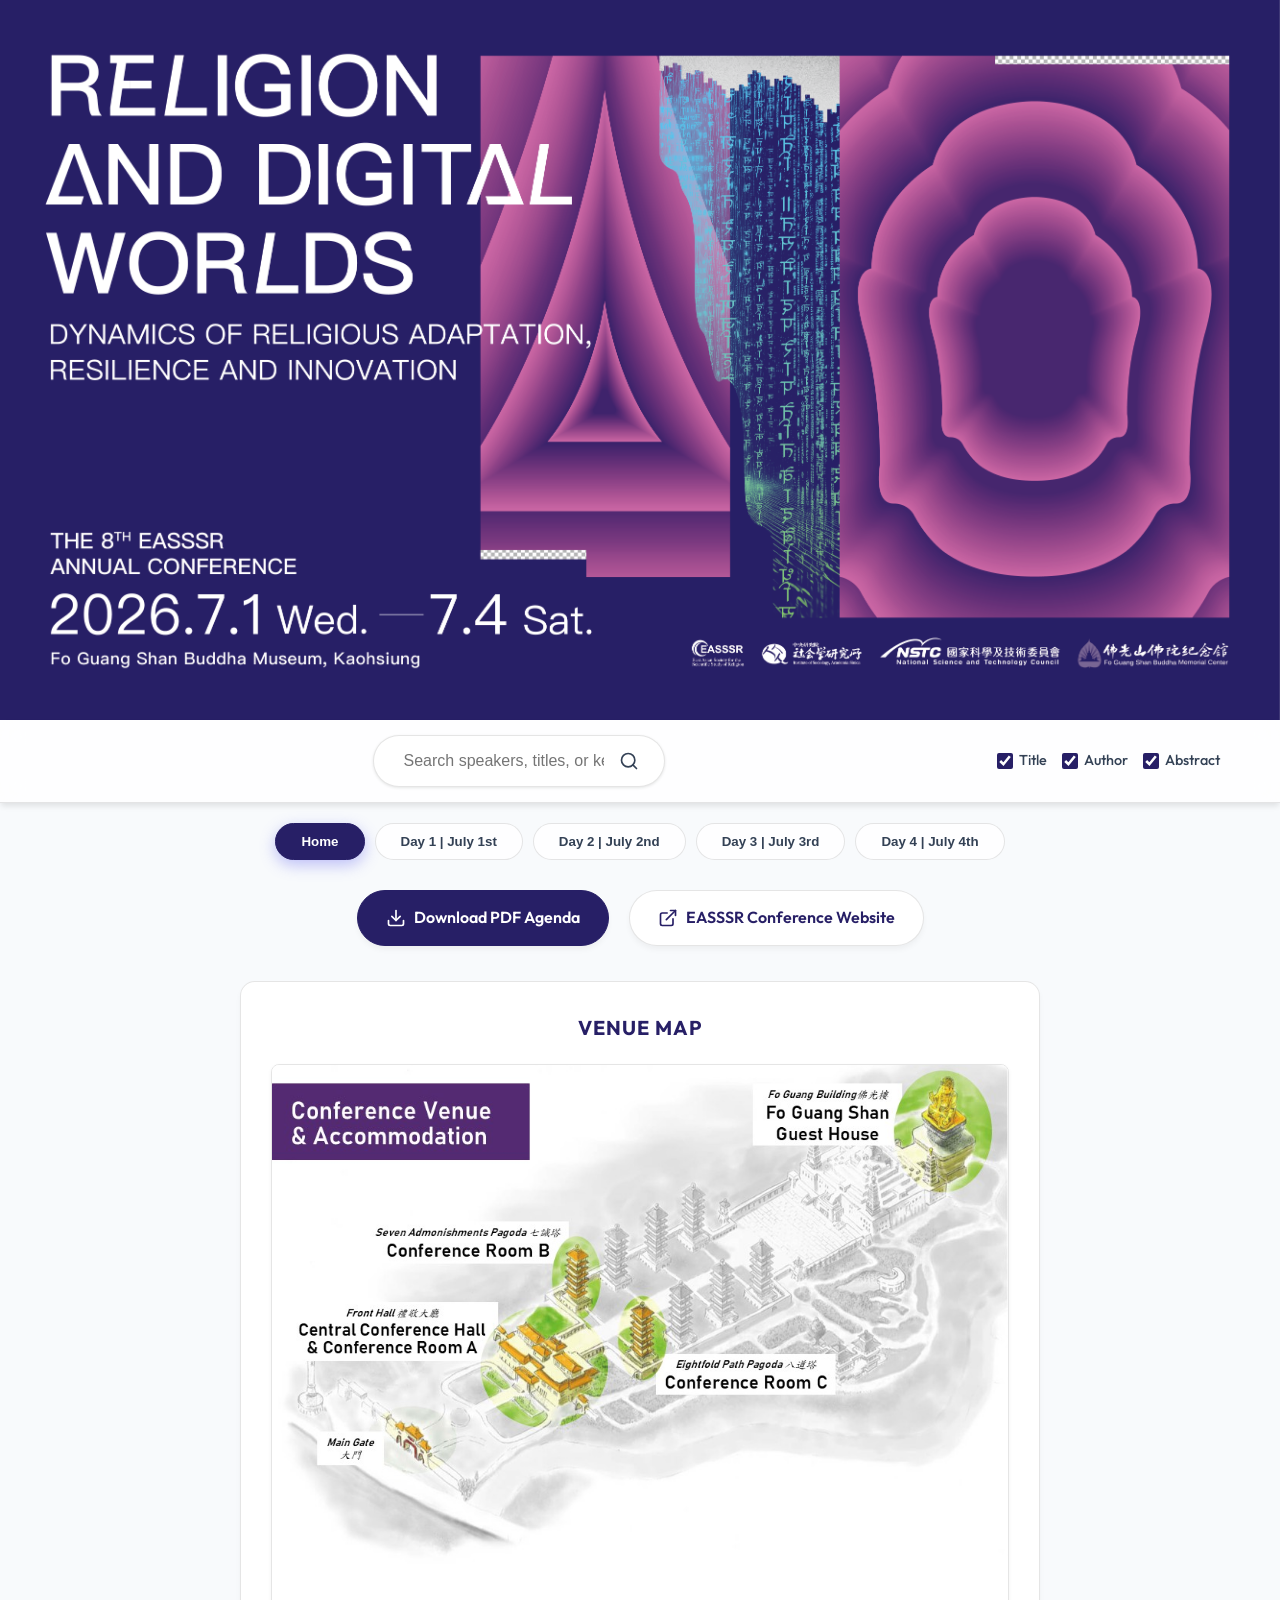
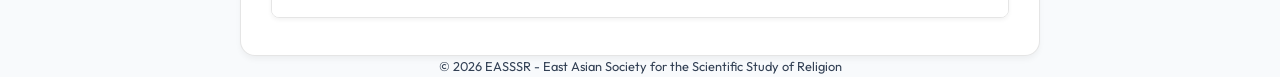
==== commit bd2e19d8: "venue map" ====
--- a/index.html
+++ b/index.html
@@ -1,15 +1,18 @@
 <!DOCTYPE html>
 <html lang="en">
+
 <head>
     <meta charset="UTF-8">
     <meta name="viewport" content="width=device-width, initial-scale=1.0">
     <title>EASSSR 2026 Conference Agenda</title>
-    <meta name="description" content="Official agenda and schedule for the EASSSR 2026 Conference. Explore sessions, speakers, and abstracts.">
+    <meta name="description"
+        content="Official agenda and schedule for the EASSSR 2026 Conference. Explore sessions, speakers, and abstracts.">
     <link rel="stylesheet" href="style.css">
     <link rel="preconnect" href="https://fonts.googleapis.com">
     <link rel="preconnect" href="https://fonts.gstatic.com" crossorigin>
     <link href="https://fonts.googleapis.com/css2?family=Outfit:wght@300;400;600;700&display=swap" rel="stylesheet">
 </head>
+
 <body>
     <div class="banner-container">
         <picture>
@@ -28,7 +31,11 @@
                 <div class="search-bar glass-light">
                     <input type="text" id="global-search" placeholder="Search speakers, titles, or keywords...">
                     <button id="search-trigger" aria-label="Search">
-                        <svg xmlns="http://www.w3.org/2000/svg" width="20" height="20" viewBox="0 0 24 24" fill="none" stroke="currentColor" stroke-width="2" stroke-linecap="round" stroke-linejoin="round"><circle cx="11" cy="11" r="8"></circle><line x1="21" y1="21" x2="16.65" y2="16.65"></line></svg>
+                        <svg xmlns="http://www.w3.org/2000/svg" width="20" height="20" viewBox="0 0 24 24" fill="none"
+                            stroke="currentColor" stroke-width="2" stroke-linecap="round" stroke-linejoin="round">
+                            <circle cx="11" cy="11" r="8"></circle>
+                            <line x1="21" y1="21" x2="16.65" y2="16.65"></line>
+                        </svg>
                     </button>
                 </div>
                 <div class="search-filters">
@@ -49,16 +56,29 @@
             <div class="home-container">
                 <div class="home-buttons">
                     <a href="Schedule.pdf" target="_blank" download="Schedule.pdf" class="home-btn pdf-btn">
-                        <svg xmlns="http://www.w3.org/2000/svg" width="20" height="20" viewBox="0 0 24 24" fill="none" stroke="currentColor" stroke-width="2" stroke-linecap="round" stroke-linejoin="round" class="btn-icon"><path d="M21 15v4a2 2 0 0 1-2 2H5a2 2 0 0 1-2-2v-4"></path><polyline points="7 10 12 15 17 10"></polyline><line x1="12" y1="15" x2="12" y2="3"></line></svg>
+                        <svg xmlns="http://www.w3.org/2000/svg" width="20" height="20" viewBox="0 0 24 24" fill="none"
+                            stroke="currentColor" stroke-width="2" stroke-linecap="round" stroke-linejoin="round"
+                            class="btn-icon">
+                            <path d="M21 15v4a2 2 0 0 1-2 2H5a2 2 0 0 1-2-2v-4"></path>
+                            <polyline points="7 10 12 15 17 10"></polyline>
+                            <line x1="12" y1="15" x2="12" y2="3"></line>
+                        </svg>
                         Download PDF Agenda
                     </a>
-                    <a href="https://easssr.org/annual-meeting/the-8th-annual-conference-2026/" target="_blank" class="home-btn link-btn">
-                        <svg xmlns="http://www.w3.org/2000/svg" width="20" height="20" viewBox="0 0 24 24" fill="none" stroke="currentColor" stroke-width="2" stroke-linecap="round" stroke-linejoin="round" class="btn-icon"><path d="M18 13v6a2 2 0 0 1-2 2H5a2 2 0 0 1-2-2V8a2 2 0 0 1 2-2h6"></path><polyline points="15 3 21 3 21 9"></polyline><line x1="10" y1="14" x2="21" y2="3"></line></svg>
+                    <a href="https://easssr.org/annual-meeting/the-8th-annual-conference-2026/" target="_blank"
+                        class="home-btn link-btn">
+                        <svg xmlns="http://www.w3.org/2000/svg" width="20" height="20" viewBox="0 0 24 24" fill="none"
+                            stroke="currentColor" stroke-width="2" stroke-linecap="round" stroke-linejoin="round"
+                            class="btn-icon">
+                            <path d="M18 13v6a2 2 0 0 1-2 2H5a2 2 0 0 1-2-2V8a2 2 0 0 1 2-2h6"></path>
+                            <polyline points="15 3 21 3 21 9"></polyline>
+                            <line x1="10" y1="14" x2="21" y2="3"></line>
+                        </svg>
                         EASSSR Conference Website
                     </a>
                 </div>
                 <div class="home-image-container">
-                    <h3>Venue Layout</h3>
+                    <h3>Venue Map</h3>
                     <img src="Room_config.jpg" alt="Room Configuration Layout" class="room-config-img">
                 </div>
             </div>
@@ -88,4 +108,5 @@
 
     <script src="app.js"></script>
 </body>
-</html>
+
+</html>
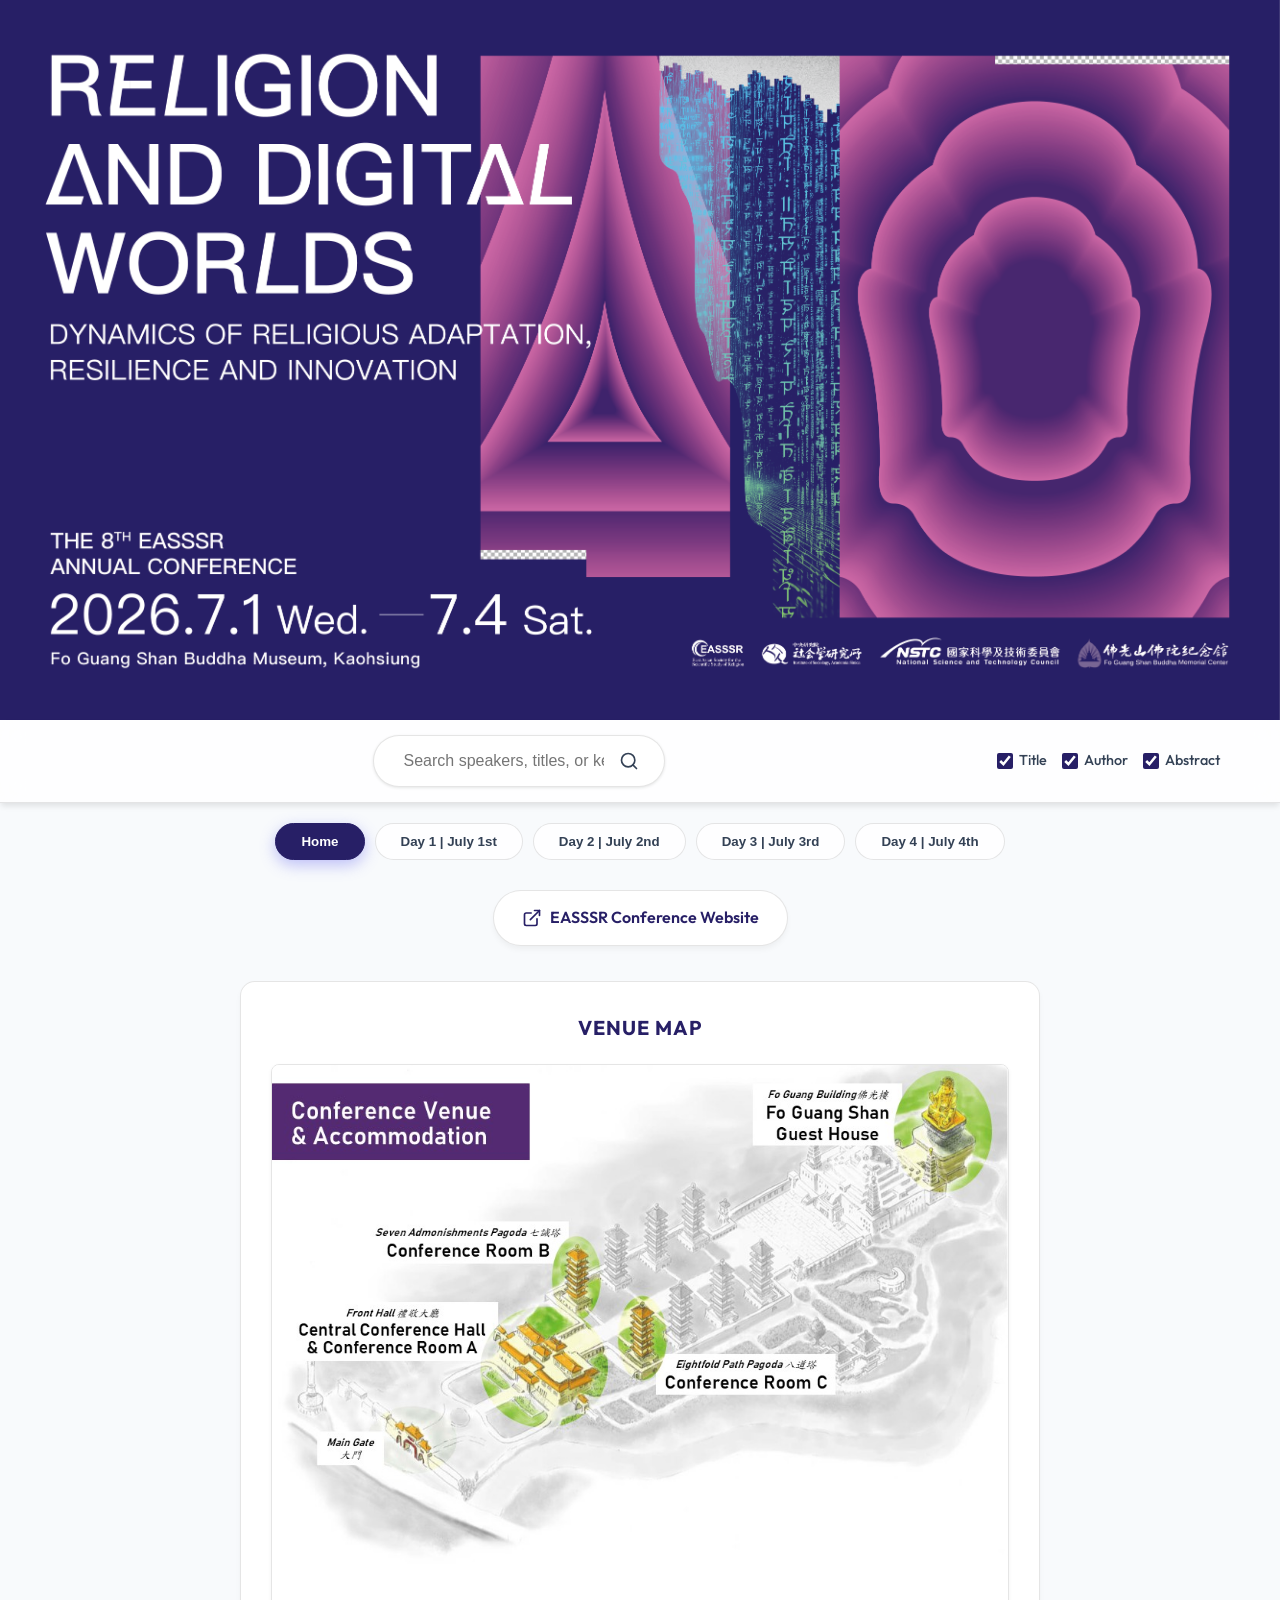
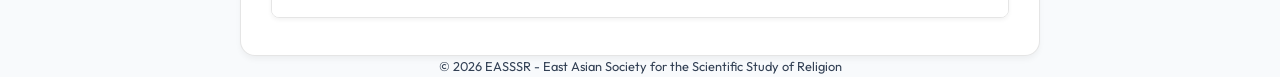
==== commit d003e8bd: "tmp remove pdf" ====
--- a/index.html
+++ b/index.html
@@ -55,7 +55,8 @@
         <div id="home-view" class="view">
             <div class="home-container">
                 <div class="home-buttons">
-                    <a href="Schedule.pdf" target="_blank" download="Schedule.pdf" class="home-btn pdf-btn">
+                    <a href="Schedule.pdf" target="_blank" download="Schedule.pdf" class="home-btn pdf-btn"
+                        style="display: none;">
                         <svg xmlns="http://www.w3.org/2000/svg" width="20" height="20" viewBox="0 0 24 24" fill="none"
                             stroke="currentColor" stroke-width="2" stroke-linecap="round" stroke-linejoin="round"
                             class="btn-icon">
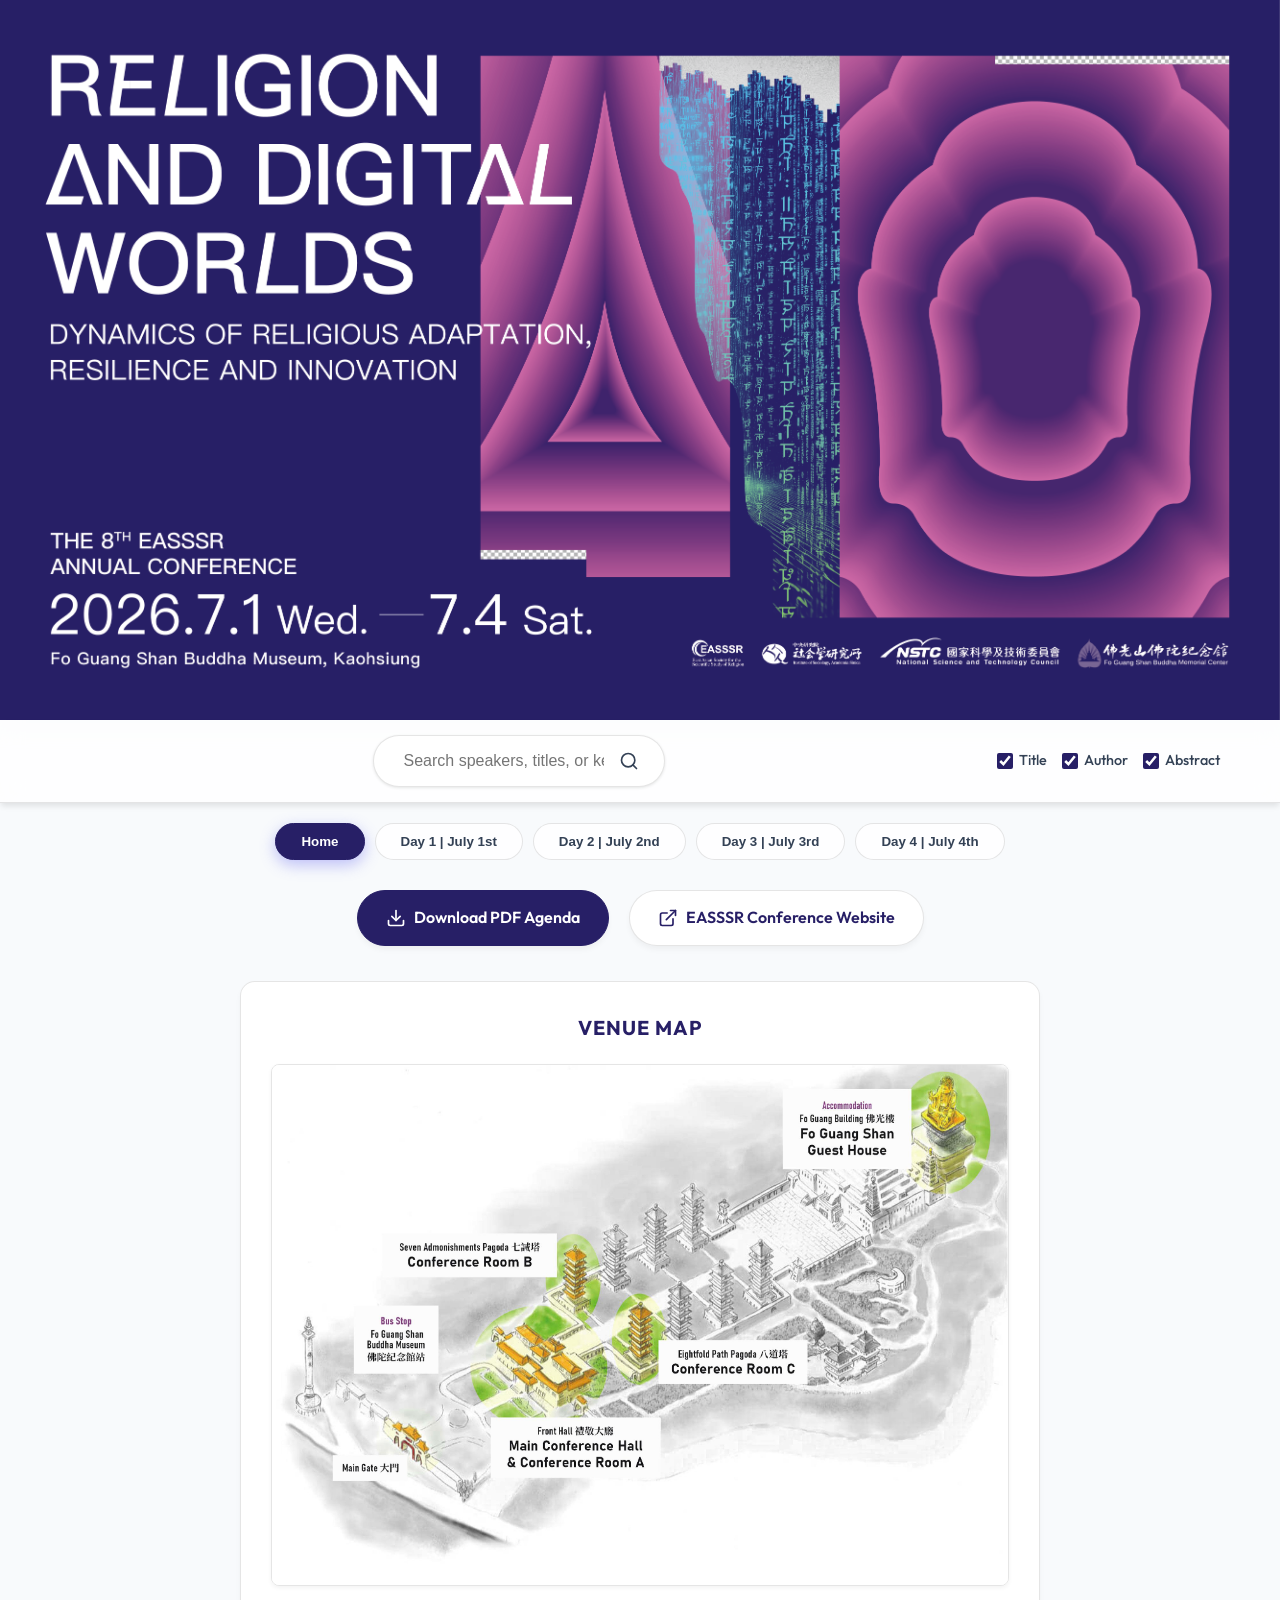
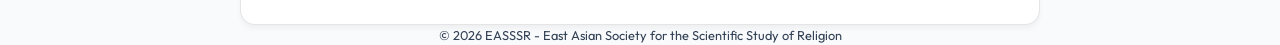
==== commit 5dfbe328: "put pdf back" ====
--- a/index.html
+++ b/index.html
@@ -55,8 +55,7 @@
         <div id="home-view" class="view">
             <div class="home-container">
                 <div class="home-buttons">
-                    <a href="Schedule.pdf" target="_blank" download="Schedule.pdf" class="home-btn pdf-btn"
-                        style="display: none;">
+                    <a href="Schedule.pdf" target="_blank" download="Schedule.pdf" class="home-btn pdf-btn">
                         <svg xmlns="http://www.w3.org/2000/svg" width="20" height="20" viewBox="0 0 24 24" fill="none"
                             stroke="currentColor" stroke-width="2" stroke-linecap="round" stroke-linejoin="round"
                             class="btn-icon">
